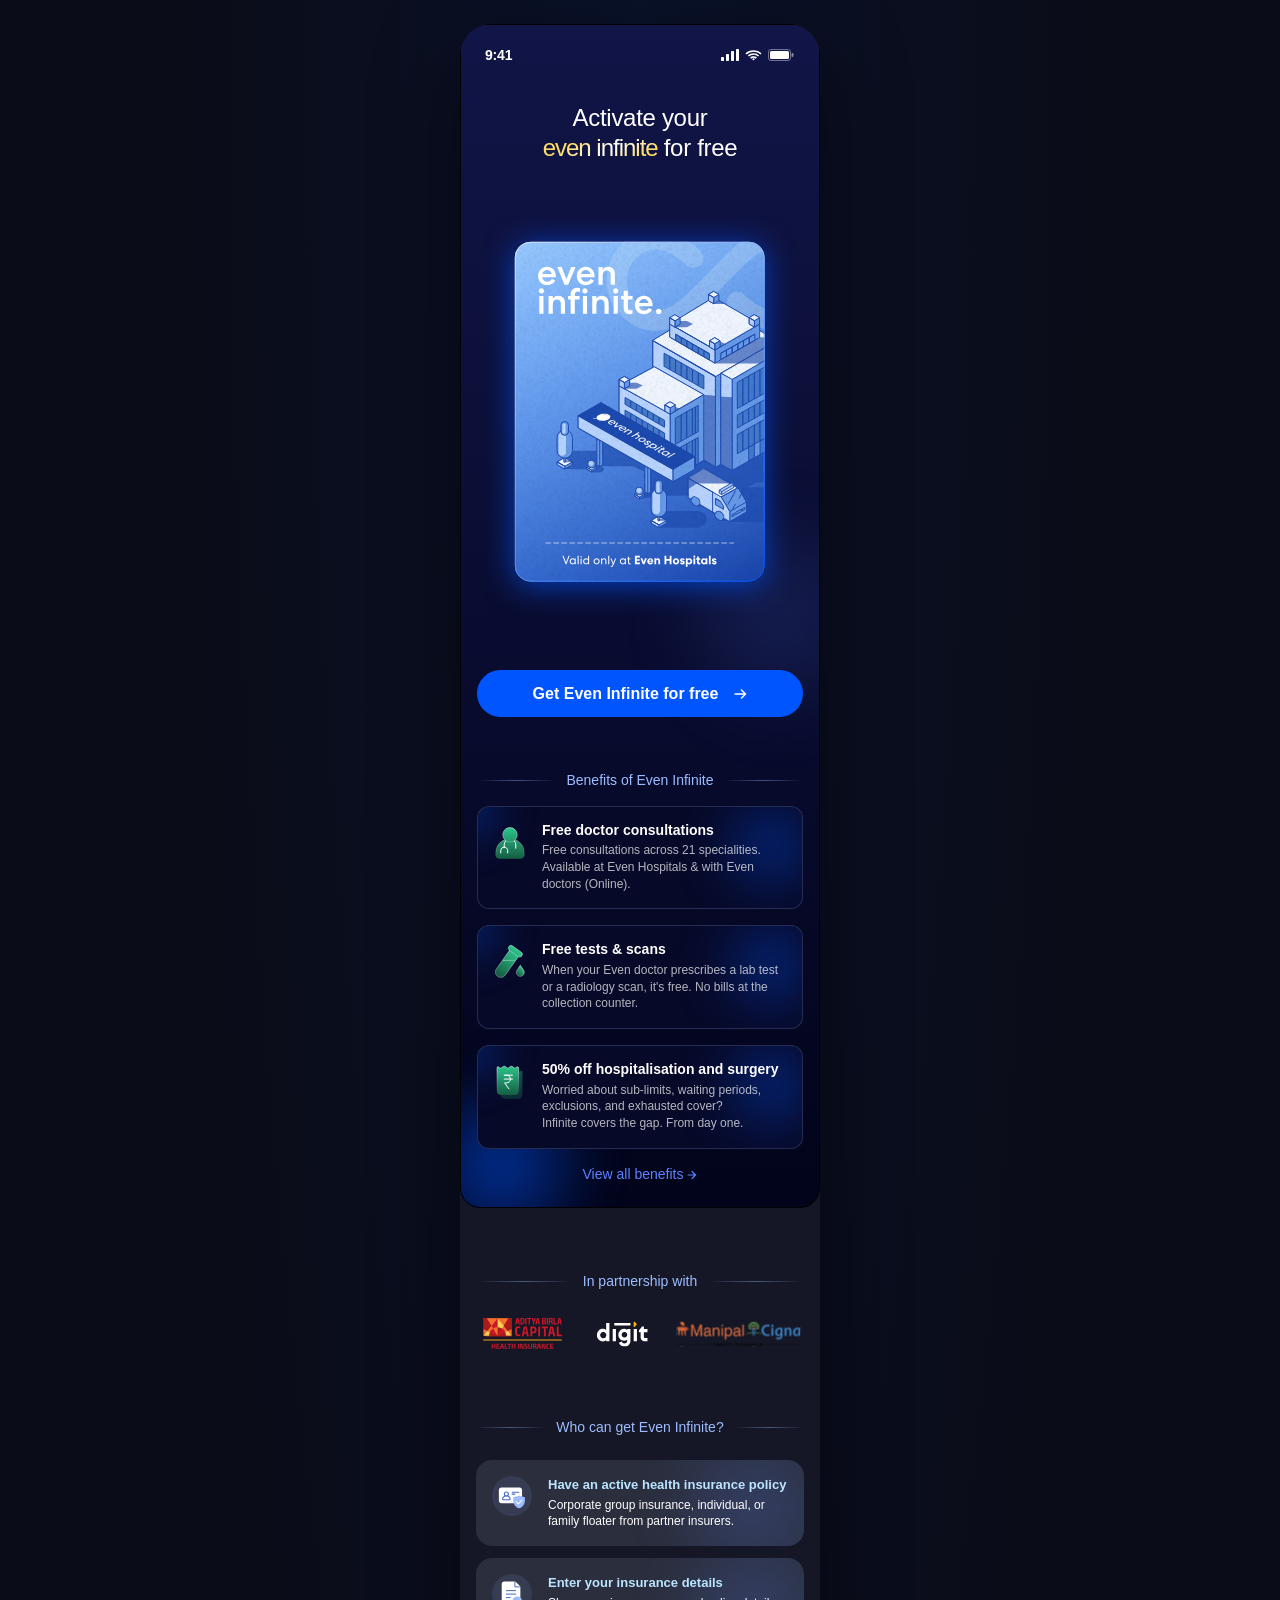
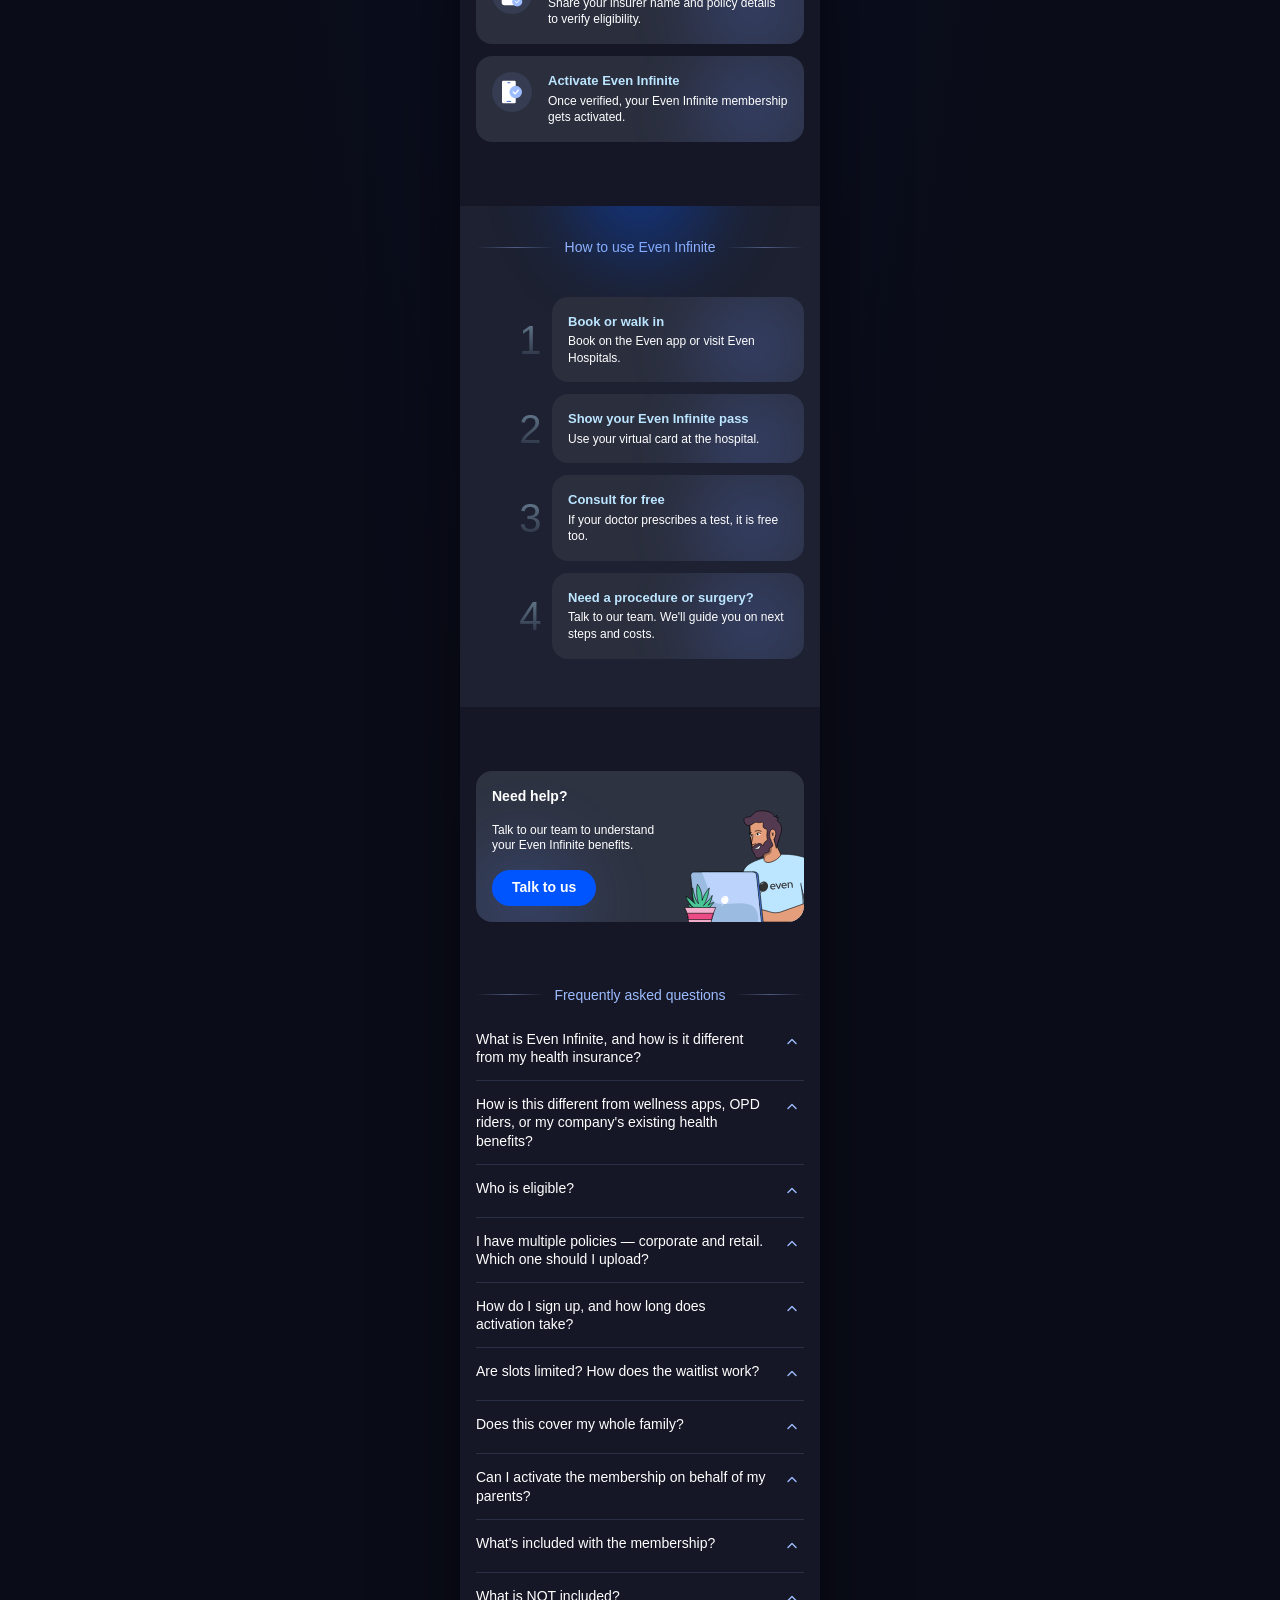
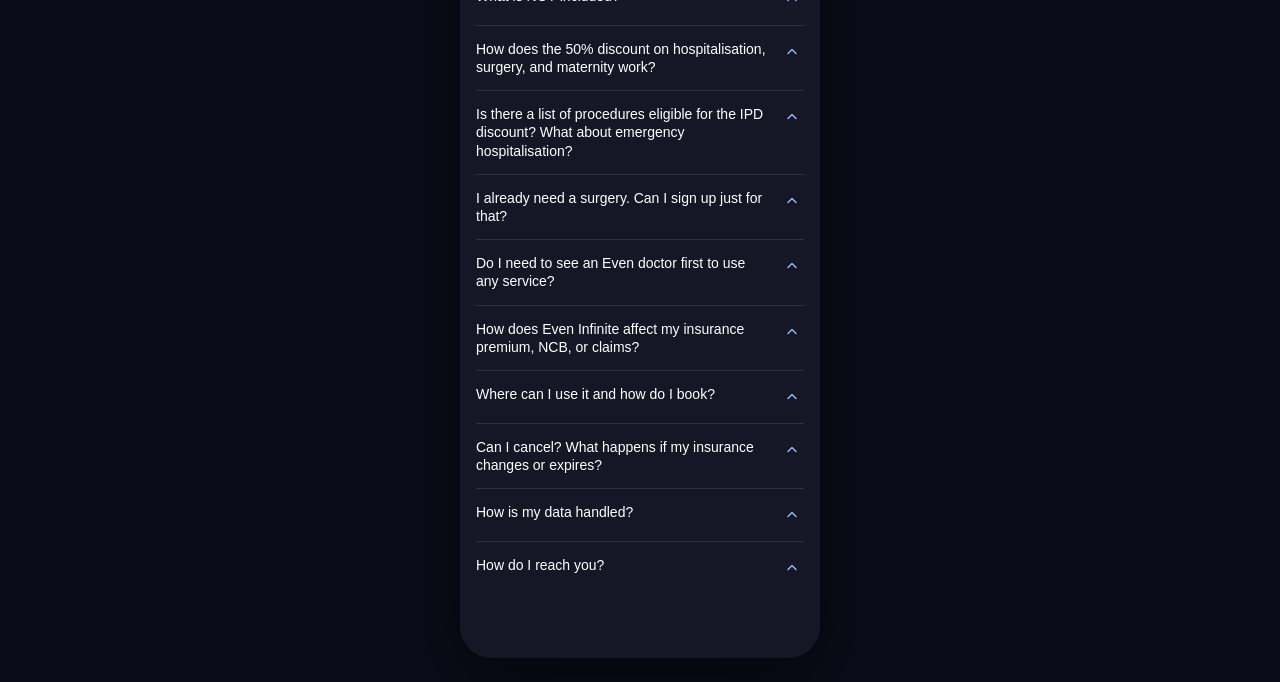
==== index.html @ 63977247 "Initial commit: Even Infinite onboarding prototype Static HTML/CSS/JS multi-page flow with sessionSt" ====
<!doctype html>
<html lang="en">
  <head>
    <meta charset="utf-8" />
    <!-- v3: stripped bg grid + card wrapper -->
    <meta
      name="viewport"
      content="width=device-width, initial-scale=1, viewport-fit=cover"
    />
    <title>Even Infinite — Activate for free</title>
    <style>
      /* ============================================
         Even Infinite landing page
         Mobile-first — 360px design width
         ============================================ */

      *,
      *::before,
      *::after {
        box-sizing: border-box;
      }

      html,
      body {
        margin: 0;
        padding: 0;
      }

      body {
        background: #151726;
        color: #fff;
        font-family: "Centra No2", "Inter", -apple-system, BlinkMacSystemFont,
          "Helvetica Neue", Arial, sans-serif;
        font-weight: 400;
        -webkit-font-smoothing: antialiased;
        -moz-osx-font-smoothing: grayscale;
        text-rendering: optimizeLegibility;
        min-height: 100vh;
        display: flex;
        justify-content: center;
      }

      img {
        display: block;
        max-width: 100%;
      }

      ul {
        margin: 0;
        padding: 0;
        list-style: none;
      }

      button {
        font-family: inherit;
        border: 0;
        cursor: pointer;
        background: none;
        color: inherit;
      }

      .page {
        width: 360px;
        max-width: 100%;
        position: relative;
        background: #151726;
        overflow: hidden;
      }

      /* ----------- HERO ----------- */
      .hero {
        position: relative;
        padding: 80px 16px 24px;
        border: 1px solid #000;
        border-radius: 0 0 20px 20px;
        overflow: hidden;
        background-image: linear-gradient(180deg, #111547 0%, #02041b 100%);
      }

      .hero-glow-tl {
        position: absolute;
        left: -60px;
        bottom: -60px;
        width: 200px;
        height: 200px;
        border-radius: 50%;
        background: radial-gradient(circle, rgba(0, 85, 255, 0.55) 0%, rgba(0, 85, 255, 0) 70%);
        filter: blur(20px);
        pointer-events: none;
        z-index: 0;
      }

      .hero-glow-tr {
        position: absolute;
        right: -80px;
        top: 40%;
        width: 240px;
        height: 240px;
        border-radius: 50%;
        background: radial-gradient(circle, rgba(92, 130, 255, 0.18) 0%, rgba(92, 130, 255, 0) 70%);
        filter: blur(30px);
        pointer-events: none;
        z-index: 0;
      }

      .hero-inner {
        position: relative;
        z-index: 1;
        display: flex;
        flex-direction: column;
        align-items: center;
        gap: 54px;
      }

      /* Status bar */
      .status-bar {
        position: absolute;
        top: 0;
        left: 0;
        width: 100%;
        height: 48px;
        display: flex;
        align-items: center;
        justify-content: space-between;
        padding: 12px 24px 0;
        z-index: 5;
      }

      .status-time {
        font-weight: 600;
        font-size: 14px;
        line-height: 22px;
        color: #fff;
        letter-spacing: -0.2px;
      }

      .status-levels {
        display: flex;
        align-items: center;
        gap: 6px;
      }

      /* Hero title */
      .hero-title {
        margin: 0;
        text-align: center;
        display: flex;
        flex-direction: column;
        align-items: center;
        gap: 4px;
        font-weight: 500;
        font-size: 24px;
        line-height: 1.1;
        letter-spacing: -0.3px;
        color: #fff;
      }

      .hero-title-row {
        display: inline-flex;
        align-items: center;
        gap: 6px;
      }

      .hero-title-gold {
        background: linear-gradient(143.69deg, #ffdd66 27.5%, #ffffff 56.6%, #ffdd66 84.7%);
        -webkit-background-clip: text;
        background-clip: text;
        color: transparent;
        letter-spacing: -1px;
      }

      .hero-title-white {
        color: #fff;
      }

      /* Even pass card — render the SVG at its natural ratio */
      .even-pass-img {
        width: 310px;
        height: auto;
        display: block;
      }

      /* CTA */
      .cta-btn {
        width: 328px;
        max-width: 100%;
        background: #0055ff;
        border-radius: 32px;
        padding: 11px 42px;
        display: flex;
        align-items: center;
        justify-content: center;
        gap: 16px;
        color: #fff;
        font-weight: 700;
        font-size: 16px;
        line-height: 1.6;
        overflow: hidden;
        text-decoration: none;
        cursor: pointer;
      }

      .cta-btn:active { transform: translateY(1px); }

      /* Section eyebrow */
      .section-eyebrow {
        display: flex;
        align-items: center;
        justify-content: center;
        gap: 10px;
        width: 100%;
      }

      .eyebrow-line {
        flex: 1 0 0;
        height: 1px;
        background: linear-gradient(
          90deg,
          rgba(157, 188, 255, 0) 0%,
          rgba(157, 188, 255, 0.4) 50%,
          rgba(157, 188, 255, 0) 100%
        );
      }

      .eyebrow-text {
        font-weight: 500;
        font-size: 14px;
        line-height: 1.3;
        color: #9dbcff;
        text-align: center;
        white-space: nowrap;
      }

      /* Benefits */
      .benefits {
        width: 328px;
        max-width: 100%;
        display: flex;
        flex-direction: column;
        align-items: center;
        gap: 16px;
      }

      .benefit-cards {
        display: flex;
        flex-direction: column;
        gap: 16px;
        width: 100%;
      }

      .benefit-card {
        position: relative;
        background: #070928;
        border: 0.5px solid rgba(157, 188, 255, 0.2);
        border-radius: 12px;
        padding: 16px 12px;
        display: flex;
        gap: 12px;
        align-items: flex-start;
        overflow: hidden;
      }

      .benefit-glow-l {
        position: absolute;
        left: -40px;
        top: -30px;
        width: 67px;
        height: 67px;
        border-radius: 50%;
        background: radial-gradient(circle, rgba(0, 85, 255, 0.6) 0%, rgba(0, 85, 255, 0) 70%);
        filter: blur(20px);
        pointer-events: none;
      }

      .benefit-glow-r {
        position: absolute;
        right: -30px;
        top: -22px;
        width: 122px;
        height: 122px;
        border-radius: 50%;
        background: radial-gradient(circle, rgba(0, 85, 255, 0.45) 0%, rgba(0, 85, 255, 0) 70%);
        filter: blur(24px);
        pointer-events: none;
      }

      .benefit-icon {
        flex-shrink: 0;
        width: 40px;
        height: 40px;
        position: relative;
        z-index: 1;
      }

      .benefit-text {
        position: relative;
        z-index: 1;
        flex: 1;
        display: flex;
        flex-direction: column;
        gap: 4px;
      }

      .benefit-title {
        margin: 0;
        font-size: 14px;
        font-weight: 700;
        line-height: 1.1;
        color: #fff;
      }

      .benefit-body {
        margin: 0;
        font-size: 12px;
        font-weight: 400;
        line-height: 1.4;
        color: rgba(255, 255, 255, 0.7);
      }

      .view-all {
        display: inline-flex;
        align-items: center;
        gap: 4px;
        text-decoration: none;
        color: #5c82ff;
        font-weight: 500;
        font-size: 14px;
        line-height: 1.3;
      }

      .view-all svg { margin-top: 1px; }

      /* Body content */
      .body-content {
        display: flex;
        flex-direction: column;
        align-items: center;
        gap: 64px;
        padding: 64px 0 64px;
        background: #151726;
      }

      /* Partners */
      .partners {
        width: 328px;
        display: flex;
        flex-direction: column;
        align-items: center;
        gap: 24px;
      }

      .partners-logos {
        height: 40px;
        width: auto;
      }

      /* Eligibility */
      .eligibility {
        width: 360px;
        max-width: 100%;
        padding: 0 16px;
        display: flex;
        flex-direction: column;
        align-items: center;
        gap: 24px;
      }

      .eligibility-list {
        display: flex;
        flex-direction: column;
        gap: 12px;
        width: 100%;
      }

      .eligibility-card {
        position: relative;
        background: #2a2e3d;
        border-radius: 16px;
        padding: 16px;
        display: flex;
        gap: 16px;
        align-items: flex-start;
        min-height: 86px;
        overflow: hidden;
      }

      .elig-glow {
        position: absolute;
        right: -50px;
        top: -50px;
        width: 200px;
        height: 200px;
        border-radius: 50%;
        background: radial-gradient(circle, rgba(92, 130, 255, 0.22) 0%, rgba(92, 130, 255, 0) 70%);
        filter: blur(20px);
        pointer-events: none;
      }

      .eligibility-icon {
        width: 40px;
        height: 40px;
        flex-shrink: 0;
        position: relative;
        z-index: 1;
      }

      .eligibility-text {
        position: relative;
        z-index: 1;
        flex: 1;
        display: flex;
        flex-direction: column;
        gap: 2px;
      }

      .eligibility-text h4 {
        margin: 0;
        font-size: 13px;
        font-weight: 700;
        line-height: 1.4;
        color: #bce5ff;
      }

      .eligibility-text p {
        margin: 0;
        font-size: 12px;
        font-weight: 400;
        line-height: 1.4;
        color: #fff;
      }

      /* How to use */
      .how-to-use {
        position: relative;
        width: 360px;
        max-width: 100%;
        padding: 32px 16px;
        background: #1d2131;
        display: flex;
        flex-direction: column;
        align-items: center;
        gap: 24px;
        overflow: hidden;
      }

      .how-glow {
        position: absolute;
        left: 50%;
        top: -128px;
        transform: translateX(-50%);
        width: 220px;
        height: 220px;
        border-radius: 50%;
        background: radial-gradient(circle, rgba(0, 85, 255, 0.45) 0%, rgba(0, 85, 255, 0) 70%);
        filter: blur(30px);
        pointer-events: none;
      }

      .steps {
        display: flex;
        flex-direction: column;
        gap: 12px;
        width: 100%;
      }

      .step {
        display: flex;
        align-items: center;
        gap: 8px;
      }

      .step-num {
        width: 28px;
        flex-shrink: 0;
        text-align: center;
        font-weight: 500;
        font-size: 40px;
        line-height: 1.4;
        letter-spacing: -0.8px;
        background: linear-gradient(180deg, rgba(188, 229, 255, 0.55) 0%, rgba(188, 229, 255, 0) 100%);
        -webkit-background-clip: text;
        background-clip: text;
        color: transparent;
      }

      .step-card {
        position: relative;
        flex: 1;
        background: #2a2e3d;
        border-radius: 16px;
        padding: 16px;
        display: flex;
        flex-direction: column;
        gap: 2px;
        overflow: hidden;
      }

      .step-card h4 {
        margin: 0;
        position: relative;
        z-index: 1;
        font-size: 13px;
        font-weight: 700;
        line-height: 1.4;
        color: #bce5ff;
      }

      .step-card p {
        margin: 0;
        position: relative;
        z-index: 1;
        font-size: 12px;
        font-weight: 400;
        line-height: 1.4;
        color: #fff;
      }

      /* Need help */
      .need-help {
        position: relative;
        width: 328px;
        background: #2e3342;
        border-radius: 16px;
        padding-left: 16px;
        display: flex;
        align-items: flex-end;
        gap: 16px;
        overflow: hidden;
      }

      .help-glow {
        position: absolute;
        left: -50px;
        top: 30px;
        width: 200px;
        height: 200px;
        border-radius: 50%;
        background: radial-gradient(circle, rgba(92, 130, 255, 0.2) 0%, rgba(92, 130, 255, 0) 70%);
        filter: blur(20px);
        pointer-events: none;
      }

      .need-help-text {
        flex: 1;
        min-width: 0;
        padding: 16px 0;
        display: flex;
        flex-direction: column;
        gap: 16px;
        align-items: flex-start;
        position: relative;
        z-index: 1;
      }

      .need-help-text h4 {
        margin: 0;
        font-size: 14px;
        font-weight: 700;
        line-height: 1.4;
        color: #fff;
      }

      .need-help-text p {
        margin: 0;
        font-size: 12px;
        font-weight: 400;
        line-height: 1.3;
        color: #fff;
        max-width: 187px;
      }

      .talk-btn {
        background: #0055ff;
        color: #fff;
        border-radius: 32px;
        padding: 6px 20px;
        font-weight: 700;
        font-size: 14px;
        line-height: 1.7;
      }

      .help-character {
        position: relative;
        z-index: 1;
        width: 120px;
        height: auto;
        flex-shrink: 0;
        margin-bottom: -2px;
      }

      /* FAQ */
      .faq {
        width: 328px;
        display: flex;
        flex-direction: column;
        align-items: center;
        gap: 24px;
      }

      .faq-list {
        width: 100%;
        display: flex;
        flex-direction: column;
        gap: 12px;
      }

      .faq-item {
        border-bottom: 1px solid rgba(157, 188, 255, 0.15);
        padding-bottom: 12px;
      }
      .faq-item summary { padding: 2px 0; }

      .faq-item:last-of-type { border-bottom: 0; }

      .faq-item summary {
        list-style: none;
        display: flex;
        gap: 12px;
        align-items: flex-start;
        cursor: pointer;
      }

      .faq-item summary::-webkit-details-marker { display: none; }

      .faq-q {
        flex: 1;
        font-size: 14px;
        font-weight: 500;
        line-height: 1.3;
        color: #fff;
      }

      .faq-chevron {
        width: 24px;
        height: 24px;
        display: inline-flex;
        align-items: center;
        justify-content: center;
        flex-shrink: 0;
        transform: rotate(180deg);
        transition: transform 0.2s ease;
      }

      .faq-item[open] .faq-chevron { transform: rotate(0deg); }

      .faq-a {
        padding-top: 8px;
        font-size: 14px;
        font-weight: 400;
        line-height: 1.3;
        color: #999;
      }

      .faq-a p { margin: 0 0 8px; }
      .faq-a p:last-child { margin-bottom: 0; }
      .faq-a ul {
        list-style: disc;
        padding-left: 21px;
        margin: 8px 0 0;
        display: flex;
        flex-direction: column;
        gap: 6px;
      }
      .faq-a ul li { margin: 0; }
      .faq-a a { color: #5c82ff; }

      /* ============== Location-permission modal ============== */
      .modal-overlay {
        position: fixed;
        inset: 0;
        background: rgba(2, 4, 27, 0.55);
        backdrop-filter: blur(3px);
        -webkit-backdrop-filter: blur(3px);
        display: none;
        align-items: center;
        justify-content: center;
        z-index: 1000;
        padding: 24px;
      }

      .modal-overlay.shown {
        display: flex;
      }

      .modal-sheet {
        position: relative;
        width: 100%;
        max-width: 296px;
        background: #fff;
        color: #111;
        border-radius: 20px;
        padding: 24px 20px 16px;
        display: flex;
        flex-direction: column;
        align-items: center;
        gap: 12px;
        box-shadow: 0 30px 80px rgba(0, 0, 0, 0.5);
        animation: modalIn 0.18s ease-out both;
      }

      @keyframes modalIn {
        from {
          opacity: 0;
          transform: translateY(8px) scale(0.98);
        }
        to {
          opacity: 1;
          transform: translateY(0) scale(1);
        }
      }

      .modal-brand {
        display: flex;
        align-items: center;
        justify-content: space-between;
        width: 100%;
        margin-bottom: 4px;
      }

      .modal-brand-logo {
        font-weight: 700;
        font-size: 16px;
        color: #b88a00;
        letter-spacing: -0.5px;
      }

      .modal-close {
        width: 24px;
        height: 24px;
        border-radius: 50%;
        background: rgba(0, 0, 0, 0.06);
        display: inline-flex;
        align-items: center;
        justify-content: center;
        cursor: pointer;
        border: 0;
      }

      .modal-illustration {
        width: 84px;
        height: 84px;
        display: flex;
        align-items: center;
        justify-content: center;
      }
      .modal-illustration.location-perm {
        width: 128px;
        height: 128px;
        margin-top: 4px;
      }
      .modal-illustration img {
        width: 100%;
        height: 100%;
      }

      .modal-illustration svg {
        width: 100%;
        height: 100%;
      }

      .modal-title {
        margin: 0;
        font-size: 17px;
        font-weight: 700;
        line-height: 1.3;
        color: #111;
        text-align: center;
      }

      .modal-body {
        margin: 0;
        font-size: 13px;
        font-weight: 400;
        line-height: 1.45;
        color: #555;
        text-align: center;
      }

      .modal-actions {
        display: flex;
        gap: 8px;
        width: 100%;
        margin-top: 8px;
      }

      .modal-btn {
        flex: 1;
        border: 0;
        border-radius: 24px;
        padding: 10px 16px;
        font-weight: 700;
        font-size: 14px;
        line-height: 1.5;
        cursor: pointer;
      }

      .modal-btn.secondary {
        background: #f0f0f4;
        color: #111;
      }

      .modal-btn.primary {
        background: #0055ff;
        color: #fff;
      }

      /* Wider viewports */
      @media (min-width: 768px) {
        body {
          background:
            radial-gradient(ellipse at top, rgba(0, 85, 255, 0.08) 0%, transparent 50%),
            #0a0c18;
          padding: 24px 0;
        }
        .page {
          box-shadow: 0 30px 80px rgba(0, 0, 0, 0.5);
          border-radius: 32px;
          overflow: hidden;
        }
      }
    </style>
  </head>
  <body>
    <main class="page">
      <!-- ============== HERO ============== -->
      <header class="hero">
        <div class="hero-glow-tl" aria-hidden="true"></div>
        <div class="hero-glow-tr" aria-hidden="true"></div>

        <!-- iPhone status bar -->
        <div class="status-bar" aria-hidden="true">
          <span class="status-time">9:41</span>
          <div class="status-levels">
            <svg
              class="status-signal"
              width="18"
              height="12"
              viewBox="0 0 18 12"
              fill="none"
              xmlns="http://www.w3.org/2000/svg"
            >
              <rect x="0" y="8" width="3" height="4" rx="0.8" fill="white" />
              <rect x="5" y="5" width="3" height="7" rx="0.8" fill="white" />
              <rect x="10" y="2" width="3" height="10" rx="0.8" fill="white" />
              <rect x="15" y="0" width="3" height="12" rx="0.8" fill="white" />
            </svg>
            <svg
              class="status-wifi"
              width="17"
              height="12"
              viewBox="0 0 17 12"
              fill="none"
              xmlns="http://www.w3.org/2000/svg"
            >
              <path
                d="M8.5 11.2c.55 0 1-.45 1-1s-.45-1-1-1-1 .45-1 1 .45 1 1 1Zm-3.4-2.6 1.1 1.1A3.3 3.3 0 0 1 8.5 8.7c.86 0 1.66.34 2.3.99l1.1-1.1A4.85 4.85 0 0 0 8.5 7.2c-1.35 0-2.55.52-3.4 1.4Zm-2.2-2.2 1.1 1.1A6.4 6.4 0 0 1 8.5 5.7c1.7 0 3.32.69 4.5 1.8l1.1-1.1A7.97 7.97 0 0 0 8.5 4.2c-2.16 0-4.12.82-5.6 2.2ZM.5 4.3l1.1 1.1A9.45 9.45 0 0 1 8.5 2.7c2.6 0 5.04 1 6.9 2.7l1.1-1.1A10.97 10.97 0 0 0 8.5 1.2C5.36 1.2 2.5 2.42.5 4.3Z"
                fill="white"
              />
            </svg>
            <svg
              class="status-battery"
              width="27"
              height="12"
              viewBox="0 0 27 12"
              fill="none"
              xmlns="http://www.w3.org/2000/svg"
            >
              <rect
                x="0.5"
                y="0.5"
                width="22"
                height="11"
                rx="2.5"
                stroke="white"
                stroke-opacity="0.4"
              />
              <rect x="2" y="2" width="19" height="8" rx="1.5" fill="white" />
              <rect
                x="23.5"
                y="4"
                width="2"
                height="4"
                rx="1"
                fill="white"
                fill-opacity="0.5"
              />
            </svg>
          </div>
        </div>

        <div class="hero-inner">
          <h1 class="hero-title">
            <span class="hero-title-row">Activate your</span>
            <span class="hero-title-row">
              <span class="hero-title-gold">even infinite</span>
              <span class="hero-title-white">for free</span>
            </span>
          </h1>

          <!-- The Even Pass card (entire illustration is one SVG) -->
            <img
              src="[data-uri]"
              alt="Even Infinite card"
              class="even-pass-img"
            />

          <!-- CTA -->
          <button id="ctaBtn" class="cta-btn" type="button">
            <span>Get Even Infinite for free</span>
            <svg
              width="13"
              height="10"
              viewBox="0 0 13 10"
              fill="none"
              xmlns="http://www.w3.org/2000/svg"
            >
              <path
                d="M1 5H11.5M11.5 5L7.5 1M11.5 5L7.5 9"
                stroke="white"
                stroke-width="1.5"
                stroke-linecap="round"
                stroke-linejoin="round"
              />
            </svg>
          </button>

          <!-- Benefits -->
          <section class="benefits">
            <div class="section-eyebrow">
              <span class="eyebrow-line"></span>
              <span class="eyebrow-text">Benefits of Even Infinite</span>
              <span class="eyebrow-line"></span>
            </div>

            <div class="benefit-cards">
              <article class="benefit-card">
                <span class="benefit-glow-l" aria-hidden="true"></span>
                <span class="benefit-glow-r" aria-hidden="true"></span>
                <img src="[data-uri]" alt="" class="benefit-icon" />
                <div class="benefit-text">
                  <h3 class="benefit-title">Free doctor consultations</h3>
                  <p class="benefit-body">
                    Free consultations across 21 specialities. Available at
                    Even Hospitals &amp; with Even doctors (Online).
                  </p>
                </div>
              </article>

              <article class="benefit-card">
                <span class="benefit-glow-l" aria-hidden="true"></span>
                <span class="benefit-glow-r" aria-hidden="true"></span>
                <img src="[data-uri]" alt="" class="benefit-icon" />
                <div class="benefit-text">
                  <h3 class="benefit-title">Free tests &amp; scans</h3>
                  <p class="benefit-body">
                    When your Even doctor prescribes a lab test or a radiology
                    scan, it's free. No bills at the collection counter.
                  </p>
                </div>
              </article>

              <article class="benefit-card">
                <span class="benefit-glow-l" aria-hidden="true"></span>
                <span class="benefit-glow-r" aria-hidden="true"></span>
                <img src="[data-uri]" alt="" class="benefit-icon" />
                <div class="benefit-text">
                  <h3 class="benefit-title">
                    50% off hospitalisation and surgery
                  </h3>
                  <p class="benefit-body">
                    Worried about sub-limits, waiting periods, exclusions, and
                    exhausted cover?<br />
                    Infinite covers the gap. From day one.
                  </p>
                </div>
              </article>
            </div>

            <a class="view-all" href="#">
              View all benefits
              <svg
                width="10"
                height="10"
                viewBox="0 0 10 10"
                fill="none"
                xmlns="http://www.w3.org/2000/svg"
              >
                <path
                  d="M1 5h7.5M8.5 5 5 1.5M8.5 5 5 8.5"
                  stroke="#5C82FF"
                  stroke-width="1.2"
                  stroke-linecap="round"
                  stroke-linejoin="round"
                />
              </svg>
            </a>
          </section>
        </div>
      </header>

      <!-- ============== BODY CONTENT ============== -->
      <div class="body-content">
        <!-- Partners -->
        <section class="partners">
          <div class="section-eyebrow">
            <span class="eyebrow-line"></span>
            <span class="eyebrow-text">In partnership with</span>
            <span class="eyebrow-line"></span>
          </div>
          <img
            src="[data-uri]"
            alt="Star Health, Digit, Apollo Munich"
            class="partners-logos"
          />
        </section>

        <!-- Who can get Even Infinite? -->
        <section class="eligibility">
          <div class="section-eyebrow">
            <span class="eyebrow-line"></span>
            <span class="eyebrow-text">Who can get Even Infinite?</span>
            <span class="eyebrow-line"></span>
          </div>
          <div class="eligibility-list">
            <article class="eligibility-card">
              <span class="elig-glow" aria-hidden="true"></span>
              <img
                src="[data-uri]"
                alt=""
                class="eligibility-icon"
              />
              <div class="eligibility-text">
                <h4>Have an active health insurance policy</h4>
                <p>
                  Corporate group insurance, individual, or family floater from
                  partner insurers.
                </p>
              </div>
            </article>
            <article class="eligibility-card">
              <span class="elig-glow" aria-hidden="true"></span>
              <img
                src="[data-uri]"
                alt=""
                class="eligibility-icon"
              />
              <div class="eligibility-text">
                <h4>Enter your insurance details</h4>
                <p>
                  Share your insurer name and policy details to verify
                  eligibility.
                </p>
              </div>
            </article>
            <article class="eligibility-card">
              <span class="elig-glow" aria-hidden="true"></span>
              <img
                src="[data-uri]"
                alt=""
                class="eligibility-icon"
              />
              <div class="eligibility-text">
                <h4>Activate Even Infinite</h4>
                <p>
                  Once verified, your Even Infinite membership gets activated.
                </p>
              </div>
            </article>
          </div>
        </section>

        <!-- How to use Even Infinite -->
        <section class="how-to-use">
          <span class="how-glow" aria-hidden="true"></span>
          <div class="section-eyebrow">
            <span class="eyebrow-line"></span>
            <span class="eyebrow-text">How to use Even Infinite</span>
            <span class="eyebrow-line"></span>
          </div>
          <ol class="steps">
            <li class="step">
              <span class="step-num">1</span>
              <div class="step-card">
                <span class="elig-glow" aria-hidden="true"></span>
                <h4>Book or walk in</h4>
                <p>Book on the Even app or visit Even Hospitals.</p>
              </div>
            </li>
            <li class="step">
              <span class="step-num">2</span>
              <div class="step-card">
                <span class="elig-glow" aria-hidden="true"></span>
                <h4>Show your Even Infinite pass</h4>
                <p>Use your virtual card at the hospital.</p>
              </div>
            </li>
            <li class="step">
              <span class="step-num">3</span>
              <div class="step-card">
                <span class="elig-glow" aria-hidden="true"></span>
                <h4>Consult for free</h4>
                <p>If your doctor prescribes a test, it is free too.</p>
              </div>
            </li>
            <li class="step">
              <span class="step-num">4</span>
              <div class="step-card">
                <span class="elig-glow" aria-hidden="true"></span>
                <h4>Need a procedure or surgery?</h4>
                <p>
                  Talk to our team. We'll guide you on next steps and costs.
                </p>
              </div>
            </li>
          </ol>
        </section>

        <!-- Need help -->
        <section class="need-help">
          <span class="help-glow" aria-hidden="true"></span>
          <div class="need-help-text">
            <h4>Need help?</h4>
            <p>Talk to our team to understand your Even Infinite benefits.</p>
            <button class="talk-btn" type="button">Talk to us</button>
          </div>
          <img
            src="[data-uri]"
            alt=""
            class="help-character"
            aria-hidden="true"
          />
        </section>

        <!-- FAQ -->
        <section class="faq">
          <div class="section-eyebrow">
            <span class="eyebrow-line"></span>
            <span class="eyebrow-text">Frequently asked questions</span>
            <span class="eyebrow-line"></span>
          </div>

          <div class="faq-list">
            <details class="faq-item">
              <summary>
                <span class="faq-q">What is Even Infinite, and how is it different from my health insurance?</span>
                <span class="faq-chevron" aria-hidden="true"><svg width="14" height="14" viewBox="0 0 14 14" fill="none" xmlns="http://www.w3.org/2000/svg"><path d="M3 5.5 7 9.5l4-4" stroke="#9DBCFF" stroke-width="1.4" stroke-linecap="round" stroke-linejoin="round"/></svg></span>
              </summary>
              <div class="faq-a">
                <p>Think of it as a layer on top of your existing insurance. Your policy stays untouched. Even Infinite does not alter the terms and conditions stated in your policy at all.</p>
                <p>Insurance kicks in when something big happens — surgery, hospitalisation. Even Infinite is for everything before that. The routine GP visit. The blood test you've been putting off. The physio session. The maternity scan that arrives before any waiting period is done.</p>
                <p>Upload your insurance certificate once, and you and your family get free outpatient care at Even Hospitals in Bengaluru. Plus 50% off any hospitalisation, surgery, or maternity from Day 1.</p>
              </div>
            </details>
            <details class="faq-item">
              <summary>
                <span class="faq-q">How is this different from wellness apps, OPD riders, or my company's existing health benefits?</span>
                <span class="faq-chevron" aria-hidden="true"><svg width="14" height="14" viewBox="0 0 14 14" fill="none" xmlns="http://www.w3.org/2000/svg"><path d="M3 5.5 7 9.5l4-4" stroke="#9DBCFF" stroke-width="1.4" stroke-linecap="round" stroke-linejoin="round"/></svg></span>
              </summary>
              <div class="faq-a">
                <p>Wellness apps give you articles and step counts. OPD wallets give you a limited annual budget — usually Rs 5,000 to Rs 25,000 — that usually runs out by June if your family actually uses it.</p>
                <p>Even Infinite is a hospital program, not a wallet. No annual cap. No rationing. Real consultations, real diagnostics, real doctors. And 50% off inpatient care from the day you join.</p>
              </div>
            </details>
            <details class="faq-item">
              <summary>
                <span class="faq-q">Who is eligible?</span>
                <span class="faq-chevron" aria-hidden="true"><svg width="14" height="14" viewBox="0 0 14 14" fill="none" xmlns="http://www.w3.org/2000/svg"><path d="M3 5.5 7 9.5l4-4" stroke="#9DBCFF" stroke-width="1.4" stroke-linecap="round" stroke-linejoin="round"/></svg></span>
              </summary>
              <div class="faq-a">
                <p>Anyone in Bengaluru with active health insurance from one of our partner insurers. Group (through your employer) or retail, both are applicable. No age bar. Every family member on the policy can opt for Even Infinite.</p>
                <p>Current partner insurers: Digit, ABHI, Manipal Cigna.</p>
                <p>Coming soon: Star, Care, Narayana Health Insurance.</p>
                <p>If your insurer is not on our partner list, join the waitlist and we'll let you know when your insurer is added.</p>
              </div>
            </details>
            <details class="faq-item">
              <summary>
                <span class="faq-q">I have multiple policies — corporate and retail. Which one should I upload?</span>
                <span class="faq-chevron" aria-hidden="true"><svg width="14" height="14" viewBox="0 0 14 14" fill="none" xmlns="http://www.w3.org/2000/svg"><path d="M3 5.5 7 9.5l4-4" stroke="#9DBCFF" stroke-width="1.4" stroke-linecap="round" stroke-linejoin="round"/></svg></span>
              </summary>
              <div class="faq-a">
                <p>All of them. The app accepts multiple documents in one go. We check each one independently, so more uploads means a better chance of activation. If some don't qualify, we activate against the ones that do and tell you clearly about the rest.</p>
              </div>
            </details>
            <details class="faq-item">
              <summary>
                <span class="faq-q">How do I sign up, and how long does activation take?</span>
                <span class="faq-chevron" aria-hidden="true"><svg width="14" height="14" viewBox="0 0 14 14" fill="none" xmlns="http://www.w3.org/2000/svg"><path d="M3 5.5 7 9.5l4-4" stroke="#9DBCFF" stroke-width="1.4" stroke-linecap="round" stroke-linejoin="round"/></svg></span>
              </summary>
              <div class="faq-a">
                <p>Three steps: name, mobile, pincode. Upload your Certificate of Insurance. Submit. That's the whole sign-up.</p>
                <p>We do a manual review within 48 hours to confirm the policy is active. Once approved, benefits start immediately. If something's off, we tell you exactly why and you can re-upload. No limit on retries.</p>
              </div>
            </details>
            <details class="faq-item">
              <summary>
                <span class="faq-q">Are slots limited? How does the waitlist work?</span>
                <span class="faq-chevron" aria-hidden="true"><svg width="14" height="14" viewBox="0 0 14 14" fill="none" xmlns="http://www.w3.org/2000/svg"><path d="M3 5.5 7 9.5l4-4" stroke="#9DBCFF" stroke-width="1.4" stroke-linecap="round" stroke-linejoin="round"/></svg></span>
              </summary>
              <div class="faq-a">
                <p>Yes, for now, because we do not want to compromise on the quality of experience provided by Even Infinite.</p>
                <p>Once slots fill up, sign-ups move to a waitlist. We open new batches every few weeks. You will receive an email when it's your turn.</p>
              </div>
            </details>
            <details class="faq-item">
              <summary>
                <span class="faq-q">Does this cover my whole family?</span>
                <span class="faq-chevron" aria-hidden="true"><svg width="14" height="14" viewBox="0 0 14 14" fill="none" xmlns="http://www.w3.org/2000/svg"><path d="M3 5.5 7 9.5l4-4" stroke="#9DBCFF" stroke-width="1.4" stroke-linecap="round" stroke-linejoin="round"/></svg></span>
              </summary>
              <div class="faq-a">
                <p>Yes. Everyone on your partner policy is covered under one activation. If a family member has their own separate policy, the app allows you to add them by uploading their policy document. Each person gets their own profile. Multiple family members can use the hospital facilities at the same time — no concurrency limit.</p>
              </div>
            </details>
            <details class="faq-item">
              <summary>
                <span class="faq-q">Can I activate the membership on behalf of my parents?</span>
                <span class="faq-chevron" aria-hidden="true"><svg width="14" height="14" viewBox="0 0 14 14" fill="none" xmlns="http://www.w3.org/2000/svg"><path d="M3 5.5 7 9.5l4-4" stroke="#9DBCFF" stroke-width="1.4" stroke-linecap="round" stroke-linejoin="round"/></svg></span>
              </summary>
              <div class="faq-a">
                <p>If they're on your policy, they're already included. If they have a separate policy from a partner insurer, you can add them through the app. If their insurer isn't with us yet, they'd need to be on a partner policy first before we can activate.</p>
              </div>
            </details>
            <details class="faq-item">
              <summary>
                <span class="faq-q">What's included with the membership?</span>
                <span class="faq-chevron" aria-hidden="true"><svg width="14" height="14" viewBox="0 0 14 14" fill="none" xmlns="http://www.w3.org/2000/svg"><path d="M3 5.5 7 9.5l4-4" stroke="#9DBCFF" stroke-width="1.4" stroke-linecap="round" stroke-linejoin="round"/></svg></span>
              </summary>
              <div class="faq-a">
                <p>You can avail the benefits of Even Infinite at Even Hospital, Race Course Road, Bengaluru exclusively. Our own hospital, our own team.</p>
                <ul>
                  <li>Free, unlimited consultations across specialities — General Physician, Internal Medicine, Paediatrics, Orthopaedics, General Surgery, Gastroenterology, ENT, Dermatology, Obstetrics &amp; Gynaecology, Cardiology (non-tertiary), Nephrology (non-tertiary), Psychiatry, plus Dietetics and Physiotherapy.</li>
                  <li>Free diagnostics (when prescribed) — full pathology, X-ray, ultrasound, CT, mammography, ECG, 2D Echo, TMT, EEG, Pap Smear</li>
                  <li>Free preventive screenings — protocol-led, prescribed by Even doctors based on your age, family history, and risk profile</li>
                  <li>Free dietician, physiotherapy, and mental-health (psychology) sessions</li>
                  <li>Free 24/7 teleconsultations with the Even Care doctor team — bookable from the app</li>
                  <li>20% off on prescribed medicines at the Even Hospital pharmacy</li>
                </ul>
                <p>There is no per-visit fee, no consultation charge, and no annual cap on the number of OPD or diagnostic services you can use.</p>
              </div>
            </details>
            <details class="faq-item">
              <summary>
                <span class="faq-q">What is NOT included?</span>
                <span class="faq-chevron" aria-hidden="true"><svg width="14" height="14" viewBox="0 0 14 14" fill="none" xmlns="http://www.w3.org/2000/svg"><path d="M3 5.5 7 9.5l4-4" stroke="#9DBCFF" stroke-width="1.4" stroke-linecap="round" stroke-linejoin="round"/></svg></span>
              </summary>
              <div class="faq-a">
                <p>If you can book it through Even, it's covered. We don't have a fixed exclusions list. As Even hospital's offerings expand, they will be extended to your membership.</p>
                <p>If there's a service that an Even doctor recommends that Even hospital doesn't cater to, you will be informed and our care planners will assist you with the next step through your insurance at a tertiary partner facility.</p>
                <p>For now, here is what's not included.</p>
                <ul>
                  <li>Outpatient: MRI scans, genetic testing, ophthalmology consultations, dental procedures</li>
                  <li>Inpatient: complex tertiary surgeries (organ transplants, cardiac surgery, neurosurgery), eye surgeries and procedures, cosmetic and fertility procedures, in-patient psychiatric hospitalisation</li>
                </ul>
              </div>
            </details>
            <details class="faq-item">
              <summary>
                <span class="faq-q">How does the 50% discount on hospitalisation, surgery, and maternity work?</span>
                <span class="faq-chevron" aria-hidden="true"><svg width="14" height="14" viewBox="0 0 14 14" fill="none" xmlns="http://www.w3.org/2000/svg"><path d="M3 5.5 7 9.5l4-4" stroke="#9DBCFF" stroke-width="1.4" stroke-linecap="round" stroke-linejoin="round"/></svg></span>
              </summary>
              <div class="faq-a">
                <p>At admission, you choose Even Infinite as your payment route. You get 50% off the full bill — room, doctor fees, OT, consumables, all of it. Nothing to file or claim back afterwards.</p>
                <p>The discount applies to the whole admission. You can't split it with another payment route.</p>
                <p>Maternity works the same way. Normal delivery, C-section, antenatal, postnatal, newborn screening. No maternity waiting period.</p>
              </div>
            </details>
            <details class="faq-item">
              <summary>
                <span class="faq-q">Is there a list of procedures eligible for the IPD discount? What about emergency hospitalisation?</span>
                <span class="faq-chevron" aria-hidden="true"><svg width="14" height="14" viewBox="0 0 14 14" fill="none" xmlns="http://www.w3.org/2000/svg"><path d="M3 5.5 7 9.5l4-4" stroke="#9DBCFF" stroke-width="1.4" stroke-linecap="round" stroke-linejoin="round"/></svg></span>
              </summary>
              <div class="faq-a">
                <p>No fixed list. If Even Hospital can do the procedure, the 50% applies — except the exclusions above.</p>
                <p>For emergencies at Even Hospital, the membership works exactly like a planned admission. If you end up at another hospital because the situation required it, Even Infinite won't apply there. During an emergency, always go to the closest competent facility first.</p>
              </div>
            </details>
            <details class="faq-item">
              <summary>
                <span class="faq-q">I already need a surgery. Can I sign up just for that?</span>
                <span class="faq-chevron" aria-hidden="true"><svg width="14" height="14" viewBox="0 0 14 14" fill="none" xmlns="http://www.w3.org/2000/svg"><path d="M3 5.5 7 9.5l4-4" stroke="#9DBCFF" stroke-width="1.4" stroke-linecap="round" stroke-linejoin="round"/></svg></span>
              </summary>
              <div class="faq-a">
                <p>Yes. The discount kicks in as soon as your membership is active.</p>
                <p>We're honest about this because we'd rather you know upfront. But the model is built for people who want a real care relationship over time, not a one-time discount. Members who consistently skip their quarterly check-ins won't have their membership renewed.</p>
              </div>
            </details>
            <details class="faq-item">
              <summary>
                <span class="faq-q">Do I need to see an Even doctor first to use any service?</span>
                <span class="faq-chevron" aria-hidden="true"><svg width="14" height="14" viewBox="0 0 14 14" fill="none" xmlns="http://www.w3.org/2000/svg"><path d="M3 5.5 7 9.5l4-4" stroke="#9DBCFF" stroke-width="1.4" stroke-linecap="round" stroke-linejoin="round"/></svg></span>
              </summary>
              <div class="faq-a">
                <p>No. Any valid prescription works — from your regular GP, a specialist, anyone. Upload it in the app and book directly. We'll honour it. A follow-up with an Even doctor is always worth it when possible. They know the pathways here and can connect the dots across your care. Second opinions are included.</p>
              </div>
            </details>
            <details class="faq-item">
              <summary>
                <span class="faq-q">How does Even Infinite affect my insurance premium, NCB, or claims?</span>
                <span class="faq-chevron" aria-hidden="true"><svg width="14" height="14" viewBox="0 0 14 14" fill="none" xmlns="http://www.w3.org/2000/svg"><path d="M3 5.5 7 9.5l4-4" stroke="#9DBCFF" stroke-width="1.4" stroke-linecap="round" stroke-linejoin="round"/></svg></span>
              </summary>
              <div class="faq-a">
                <p>Not at all. The two have nothing to do with each other. We file nothing with your insurer. Your premium, your NCB, your policy — all remain untouched.</p>
                <p>If you use Even Infinite for an admission, the bill is settled at the counter. That's the end of it.</p>
              </div>
            </details>
            <details class="faq-item">
              <summary>
                <span class="faq-q">Where can I use it and how do I book?</span>
                <span class="faq-chevron" aria-hidden="true"><svg width="14" height="14" viewBox="0 0 14 14" fill="none" xmlns="http://www.w3.org/2000/svg"><path d="M3 5.5 7 9.5l4-4" stroke="#9DBCFF" stroke-width="1.4" stroke-linecap="round" stroke-linejoin="round"/></svg></span>
              </summary>
              <div class="faq-a">
                <p>Even Hospital on Racecourse Road, Bengaluru. OPD hours are between 9 a.m. to 7 p.m. on weekdays, with more slots being added. Current availability is live in the app.</p>
                <p>Book everything through the app — consultations, diagnostics, teleconsults, follow-ups. Walk-ins are welcome too; the front desk can activate your membership on the spot. Just bring your phone.</p>
              </div>
            </details>
            <details class="faq-item">
              <summary>
                <span class="faq-q">Can I cancel? What happens if my insurance changes or expires?</span>
                <span class="faq-chevron" aria-hidden="true"><svg width="14" height="14" viewBox="0 0 14 14" fill="none" xmlns="http://www.w3.org/2000/svg"><path d="M3 5.5 7 9.5l4-4" stroke="#9DBCFF" stroke-width="1.4" stroke-linecap="round" stroke-linejoin="round"/></svg></span>
              </summary>
              <div class="faq-a">
                <p>Cancel any time. No fee, no notice period.</p>
                <p>If your insurance lapses or you switch jobs, the membership pauses. Upload a new policy document when you're covered again and it reactivates — no fresh application needed. Missing a quarterly check-in does the same thing. One check-in and you're back.</p>
              </div>
            </details>
            <details class="faq-item">
              <summary>
                <span class="faq-q">How is my data handled?</span>
                <span class="faq-chevron" aria-hidden="true"><svg width="14" height="14" viewBox="0 0 14 14" fill="none" xmlns="http://www.w3.org/2000/svg"><path d="M3 5.5 7 9.5l4-4" stroke="#9DBCFF" stroke-width="1.4" stroke-linecap="round" stroke-linejoin="round"/></svg></span>
              </summary>
              <div class="faq-a">
                <p>Your records stay in Even's systems. You (through the app) along with the Even doctor, both have access to it.</p>
                <p>We may use anonymised, aggregated data to improve the network. Nothing that ever identifies you.</p>
              </div>
            </details>
            <details class="faq-item">
              <summary>
                <span class="faq-q">How do I reach you?</span>
                <span class="faq-chevron" aria-hidden="true"><svg width="14" height="14" viewBox="0 0 14 14" fill="none" xmlns="http://www.w3.org/2000/svg"><path d="M3 5.5 7 9.5l4-4" stroke="#9DBCFF" stroke-width="1.4" stroke-linecap="round" stroke-linejoin="round"/></svg></span>
              </summary>
              <div class="faq-a">
                <p>You have four channels:</p>
                <ul>
                  <li><strong>In-app chat</strong> — the fastest way to reach our team, available inside the Even app once your membership is active</li>
                  <li><strong>Email</strong> — write to <a href="mailto:support@even.in">support@even.in</a> for member support</li>
                  <li><strong>Callback</strong> — request an Even Care doctor callback from the app, useful for clinical questions or pre-activation queries</li>
                  <li><strong>Corporate / HR enquiries</strong> — for HR teams evaluating Even Infinite for an employee base/group insurance, write to <a href="mailto:b2b@even.in">b2b@even.in</a></li>
                </ul>
              </div>
            </details>
                    </div>
        </section>
      </div>
    </main>

    <!-- Location permission modal -->
    <div
      id="locationModal"
      class="modal-overlay"
      role="dialog"
      aria-modal="true"
      aria-labelledby="locationTitle"
    >
      <div class="modal-sheet">
        <div class="modal-brand">
          <span></span>
          <button id="modalClose" class="modal-close" aria-label="Close" type="button">
            <svg width="12" height="12" viewBox="0 0 12 12" fill="none">
              <path
                d="M2 2l8 8M10 2l-8 8"
                stroke="#111"
                stroke-width="1.6"
                stroke-linecap="round"
              />
            </svg>
          </button>
        </div>

        <div class="modal-illustration location-perm" aria-hidden="true">
          <img src="[data-uri]" alt="" />
        </div>

        <h2 id="locationTitle" class="modal-title">Enable location access</h2>
        <p class="modal-body">
          We use your location to check whether Even Infinite is available in
          your city. Your location is never shared.
        </p>

        <div class="modal-actions">
          <button id="denyBtn" class="modal-btn secondary" type="button">
            Don't allow
          </button>
          <button id="allowBtn" class="modal-btn primary" type="button">
            Allow
          </button>
        </div>
      </div>
    </div>

    <script>
      const ctaBtn = document.getElementById("ctaBtn");
      const modal = document.getElementById("locationModal");
      const allowBtn = document.getElementById("allowBtn");
      const denyBtn = document.getElementById("denyBtn");
      const modalClose = document.getElementById("modalClose");

      function openModal() {
        modal.classList.add("shown");
        document.body.style.overflow = "hidden";
      }
      function closeModal() {
        modal.classList.remove("shown");
        document.body.style.overflow = "";
      }

      ctaBtn.addEventListener("click", openModal);
      modalClose.addEventListener("click", closeModal);
      modal.addEventListener("click", (e) => {
        if (e.target === modal) closeModal();
      });

      // Both buttons proceed to the form; "Allow" pre-fills city as Bengaluru,
      // "Don't allow" leaves it blank so the user picks one.
      allowBtn.addEventListener("click", () => {
        sessionStorage.setItem("evenCity", "Bengaluru");
        sessionStorage.setItem("evenLocationGranted", "1");
        window.location.href = "details.html";
      });
      denyBtn.addEventListener("click", () => {
        sessionStorage.removeItem("evenLocationGranted");
        window.location.href = "details.html";
      });
    </script>
  </body>
</html>
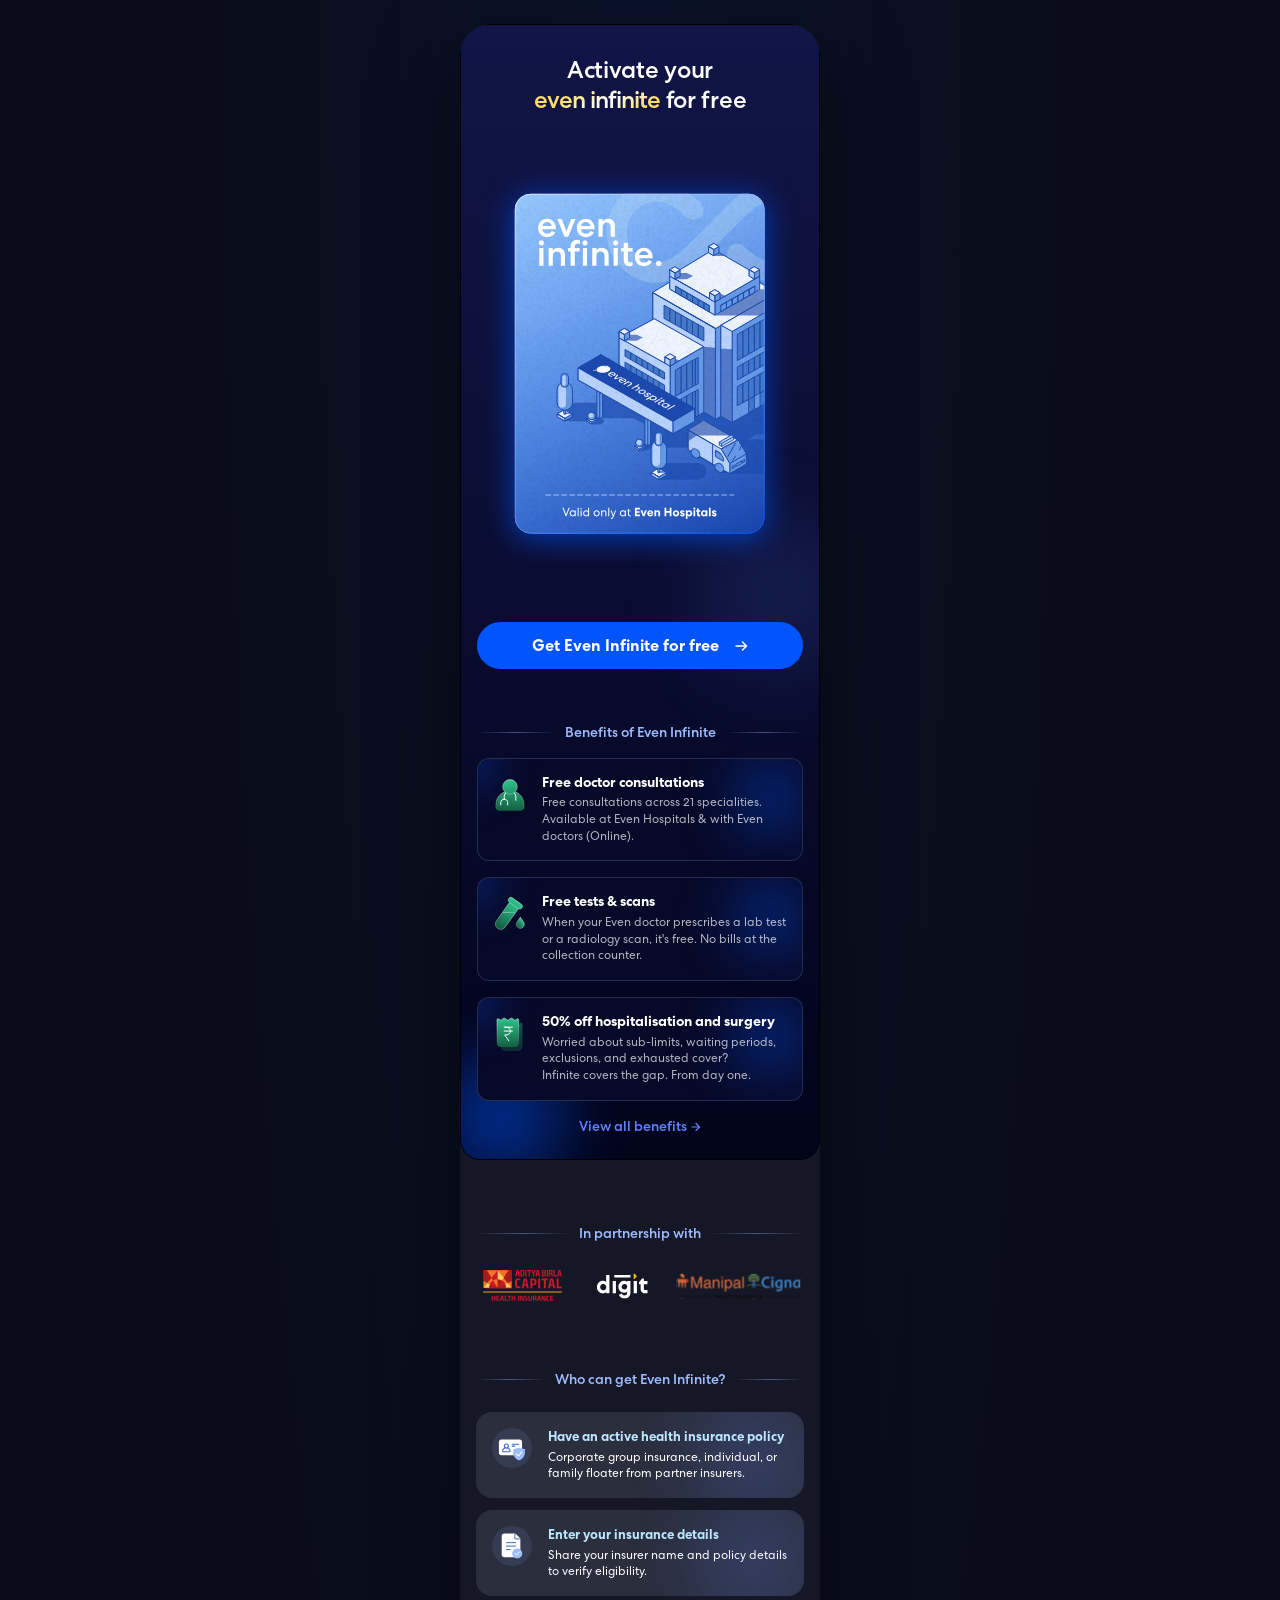
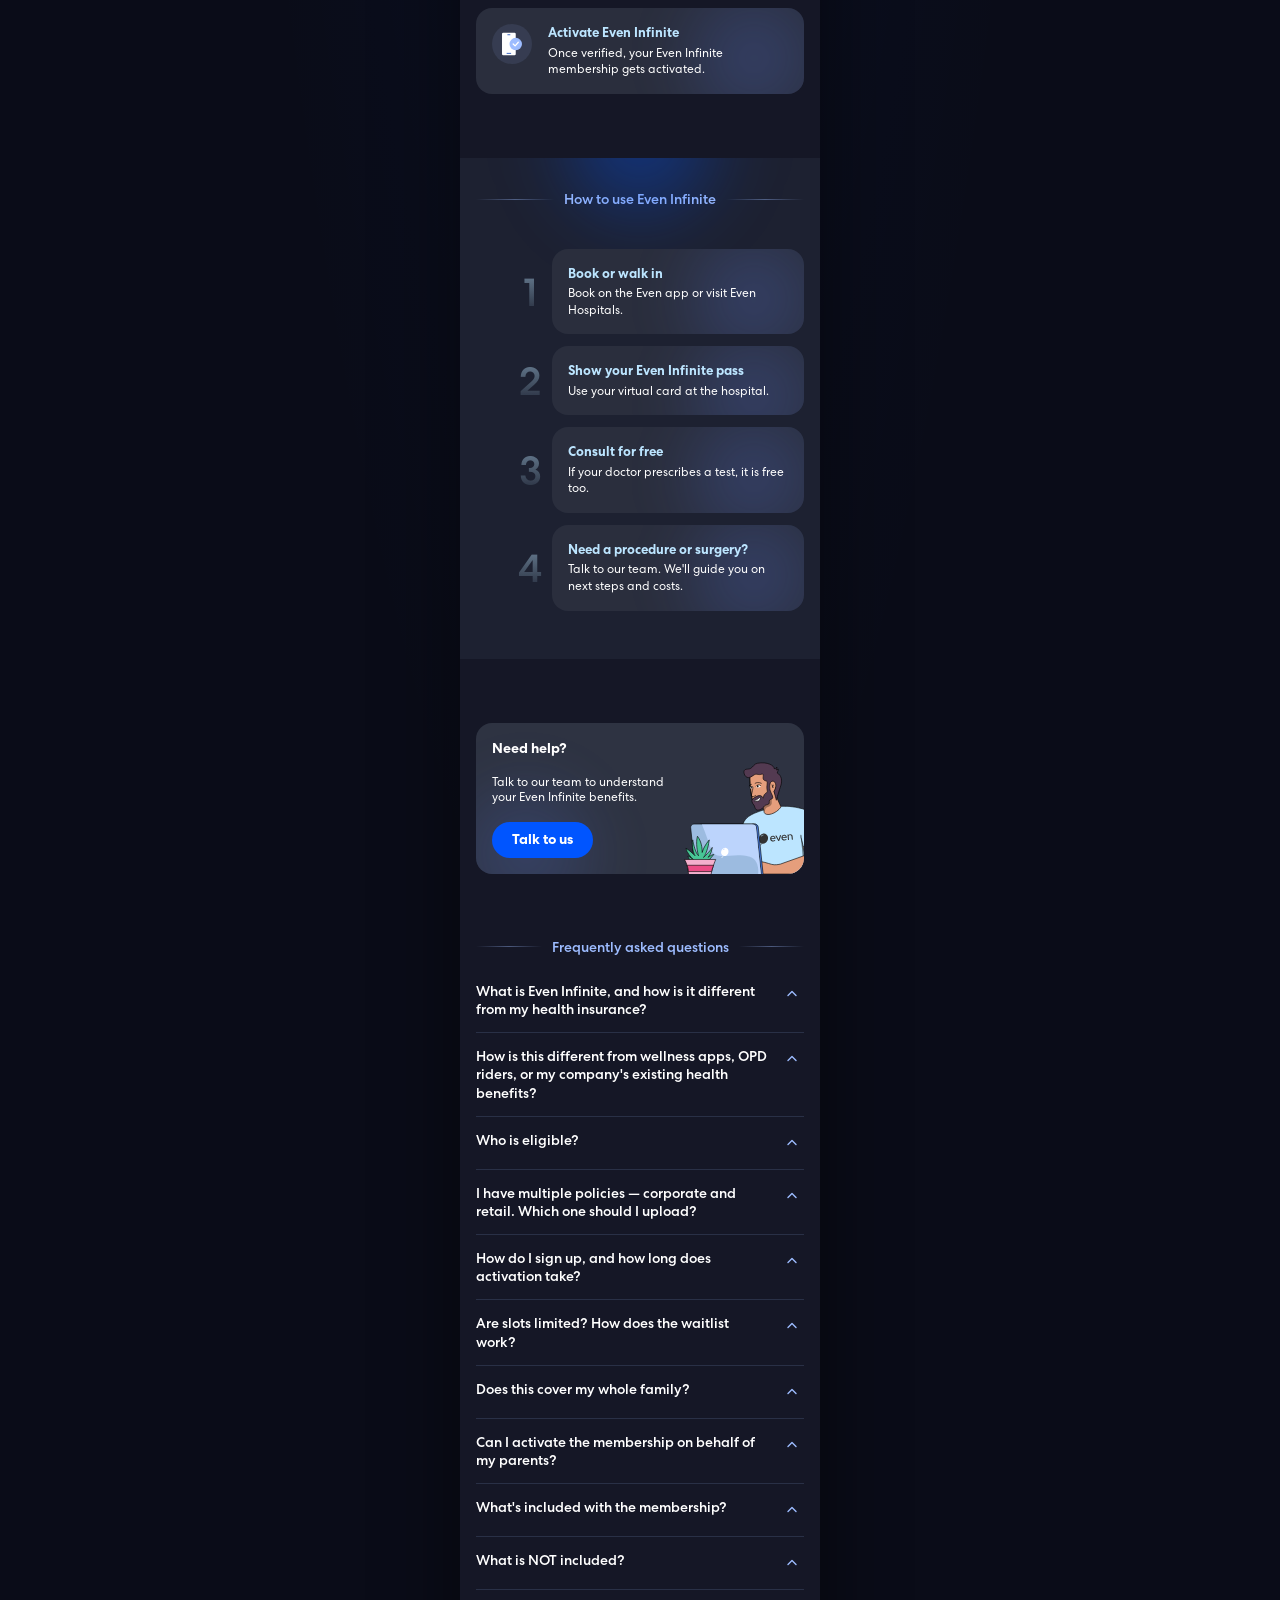
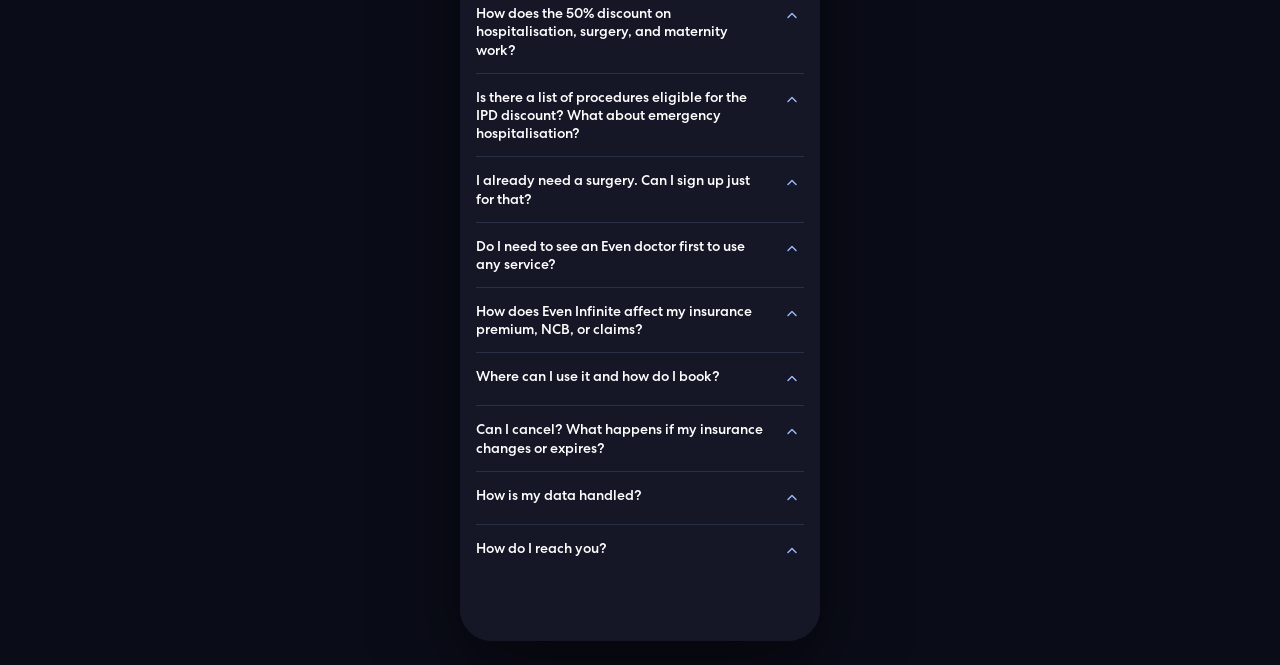
==== commit bb0fad47: "Responsive layout, Centra No2 fonts, geolocation, remove status bar - Self-host Centra No2 (Hairline" ====
--- a/index.html
+++ b/index.html
@@ -9,6 +9,24 @@
     />
     <title>Even Infinite — Activate for free</title>
     <style>
+      /* === Centra No2 web font family === */
+      @font-face { font-family: "Centra No2"; src: url("assets/fonts/CentraNo2-Hairline.otf") format("opentype"); font-weight: 100; font-style: normal; font-display: swap; }
+      @font-face { font-family: "Centra No2"; src: url("assets/fonts/CentraNo2-HairlineItalic.otf") format("opentype"); font-weight: 100; font-style: italic; font-display: swap; }
+      @font-face { font-family: "Centra No2"; src: url("assets/fonts/CentraNo2-Thin.otf") format("opentype"); font-weight: 200; font-style: normal; font-display: swap; }
+      @font-face { font-family: "Centra No2"; src: url("assets/fonts/CentraNo2-ThinItalic.otf") format("opentype"); font-weight: 200; font-style: italic; font-display: swap; }
+      @font-face { font-family: "Centra No2"; src: url("assets/fonts/CentraNo2-Light.otf") format("opentype"); font-weight: 300; font-style: normal; font-display: swap; }
+      @font-face { font-family: "Centra No2"; src: url("assets/fonts/CentraNo2-LightItalic.otf") format("opentype"); font-weight: 300; font-style: italic; font-display: swap; }
+      @font-face { font-family: "Centra No2"; src: url("assets/fonts/CentraNo2-Book.otf") format("opentype"); font-weight: 400; font-style: normal; font-display: swap; }
+      @font-face { font-family: "Centra No2"; src: url("assets/fonts/CentraNo2-BookItalic.otf") format("opentype"); font-weight: 400; font-style: italic; font-display: swap; }
+      @font-face { font-family: "Centra No2"; src: url("assets/fonts/CentraNo2-Medium.otf") format("opentype"); font-weight: 500; font-style: normal; font-display: swap; }
+      @font-face { font-family: "Centra No2"; src: url("assets/fonts/CentraNo2-MediumItalic.otf") format("opentype"); font-weight: 500; font-style: italic; font-display: swap; }
+      @font-face { font-family: "Centra No2"; src: url("assets/fonts/CentraNo2-Bold.otf") format("opentype"); font-weight: 700; font-style: normal; font-display: swap; }
+      @font-face { font-family: "Centra No2"; src: url("assets/fonts/CentraNo2-BoldItalic.otf") format("opentype"); font-weight: 700; font-style: italic; font-display: swap; }
+      @font-face { font-family: "Centra No2"; src: url("assets/fonts/CentraNo2-Extrabold.otf") format("opentype"); font-weight: 800; font-style: normal; font-display: swap; }
+      @font-face { font-family: "Centra No2"; src: url("assets/fonts/CentraNo2-ExtraboldItalic.otf") format("opentype"); font-weight: 800; font-style: italic; font-display: swap; }
+      @font-face { font-family: "Centra No2"; src: url("assets/fonts/CentraNo2-Black.otf") format("opentype"); font-weight: 900; font-style: normal; font-display: swap; }
+      @font-face { font-family: "Centra No2"; src: url("assets/fonts/CentraNo2-BlackItalic.otf") format("opentype"); font-weight: 900; font-style: italic; font-display: swap; }
+
       /* ============================================
          Even Infinite landing page
          Mobile-first — 360px design width
@@ -60,7 +78,7 @@
       }
 
       .page {
-        width: 360px;
+        width: 100%;
         max-width: 100%;
         position: relative;
         background: #151726;
@@ -70,7 +88,7 @@
       /* ----------- HERO ----------- */
       .hero {
         position: relative;
-        padding: 80px 16px 24px;
+        padding: 32px 16px 24px;
         border: 1px solid #000;
         border-radius: 0 0 20px 20px;
         overflow: hidden;
@@ -813,6 +831,8 @@
           padding: 24px 0;
         }
         .page {
+          width: 360px;
+          max-width: 360px;
           box-shadow: 0 30px 80px rgba(0, 0, 0, 0.5);
           border-radius: 32px;
           overflow: hidden;
@@ -828,64 +848,6 @@
         <div class="hero-glow-tr" aria-hidden="true"></div>
 
         <!-- iPhone status bar -->
-        <div class="status-bar" aria-hidden="true">
-          <span class="status-time">9:41</span>
-          <div class="status-levels">
-            <svg
-              class="status-signal"
-              width="18"
-              height="12"
-              viewBox="0 0 18 12"
-              fill="none"
-              xmlns="http://www.w3.org/2000/svg"
-            >
-              <rect x="0" y="8" width="3" height="4" rx="0.8" fill="white" />
-              <rect x="5" y="5" width="3" height="7" rx="0.8" fill="white" />
-              <rect x="10" y="2" width="3" height="10" rx="0.8" fill="white" />
-              <rect x="15" y="0" width="3" height="12" rx="0.8" fill="white" />
-            </svg>
-            <svg
-              class="status-wifi"
-              width="17"
-              height="12"
-              viewBox="0 0 17 12"
-              fill="none"
-              xmlns="http://www.w3.org/2000/svg"
-            >
-              <path
-                d="M8.5 11.2c.55 0 1-.45 1-1s-.45-1-1-1-1 .45-1 1 .45 1 1 1Zm-3.4-2.6 1.1 1.1A3.3 3.3 0 0 1 8.5 8.7c.86 0 1.66.34 2.3.99l1.1-1.1A4.85 4.85 0 0 0 8.5 7.2c-1.35 0-2.55.52-3.4 1.4Zm-2.2-2.2 1.1 1.1A6.4 6.4 0 0 1 8.5 5.7c1.7 0 3.32.69 4.5 1.8l1.1-1.1A7.97 7.97 0 0 0 8.5 4.2c-2.16 0-4.12.82-5.6 2.2ZM.5 4.3l1.1 1.1A9.45 9.45 0 0 1 8.5 2.7c2.6 0 5.04 1 6.9 2.7l1.1-1.1A10.97 10.97 0 0 0 8.5 1.2C5.36 1.2 2.5 2.42.5 4.3Z"
-                fill="white"
-              />
-            </svg>
-            <svg
-              class="status-battery"
-              width="27"
-              height="12"
-              viewBox="0 0 27 12"
-              fill="none"
-              xmlns="http://www.w3.org/2000/svg"
-            >
-              <rect
-                x="0.5"
-                y="0.5"
-                width="22"
-                height="11"
-                rx="2.5"
-                stroke="white"
-                stroke-opacity="0.4"
-              />
-              <rect x="2" y="2" width="19" height="8" rx="1.5" fill="white" />
-              <rect
-                x="23.5"
-                y="4"
-                width="2"
-                height="4"
-                rx="1"
-                fill="white"
-                fill-opacity="0.5"
-              />
-            </svg>
-          </div>
         </div>
 
         <div class="hero-inner">
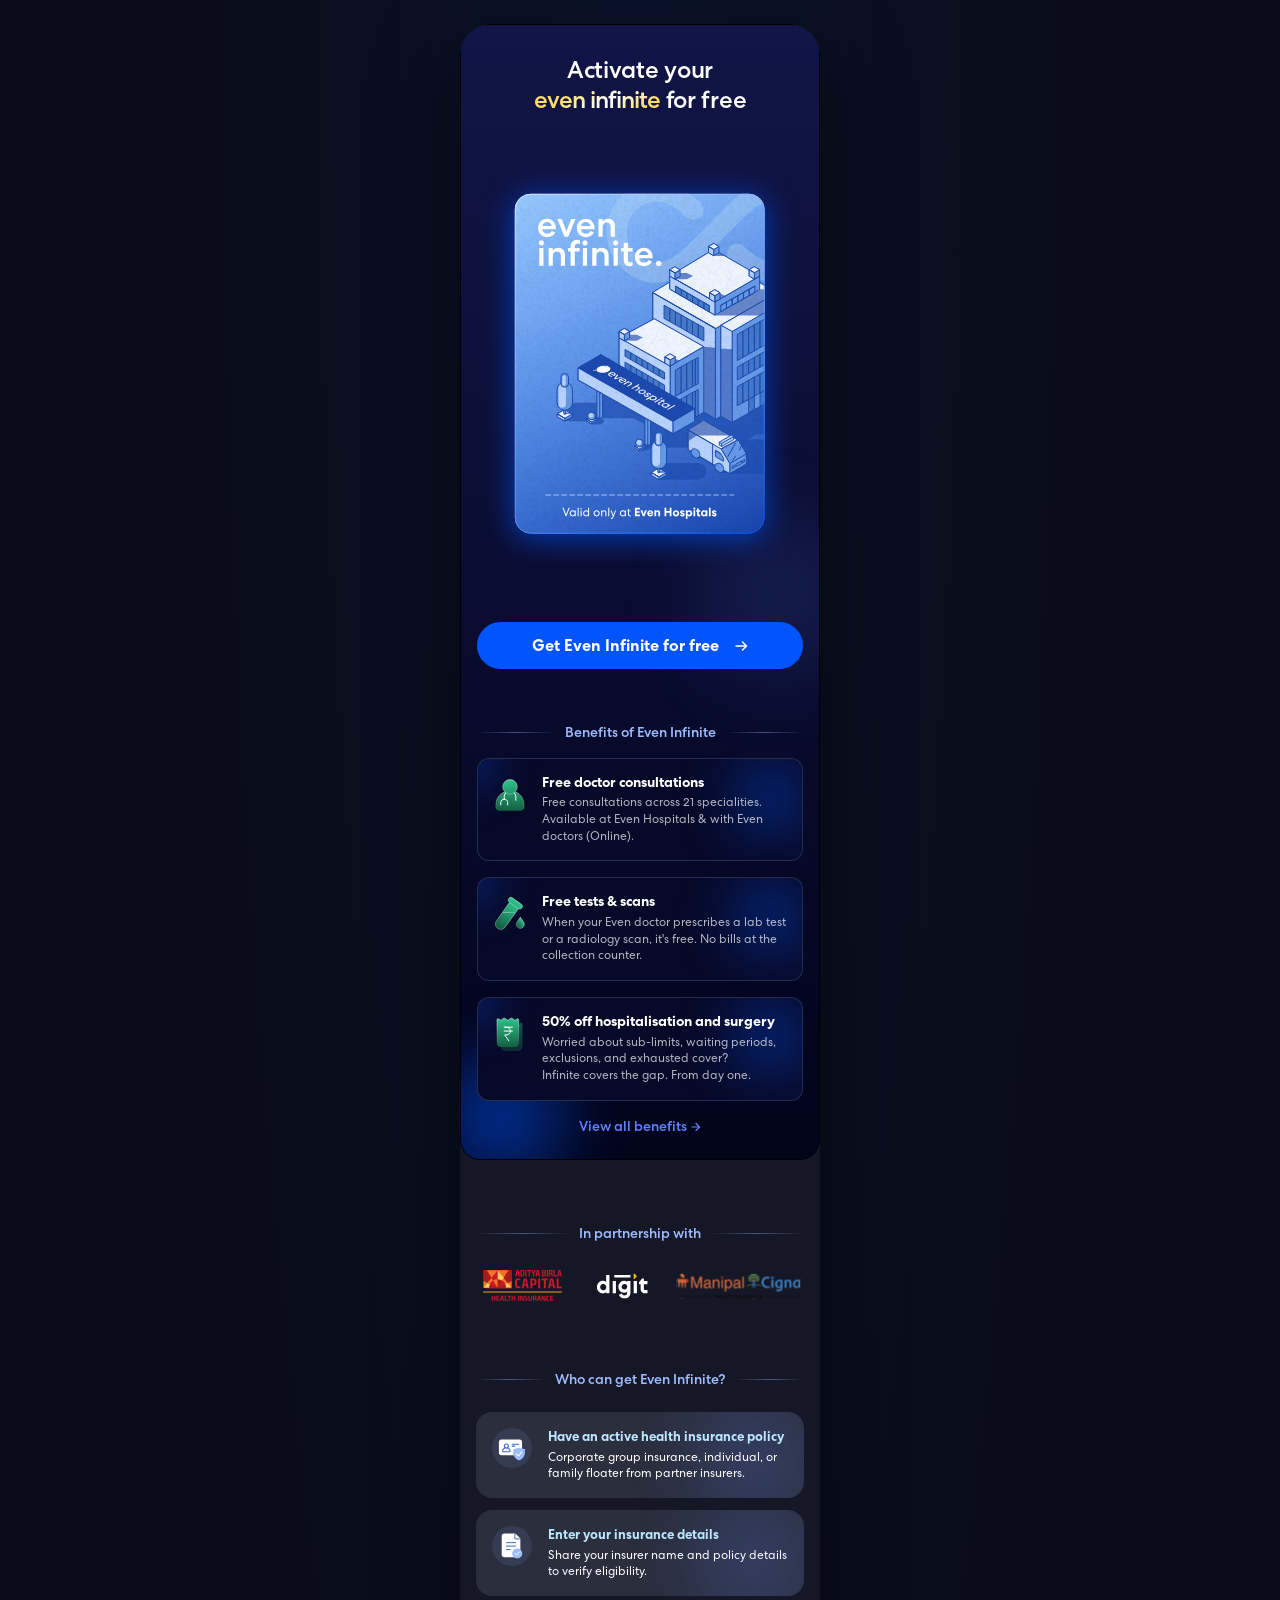
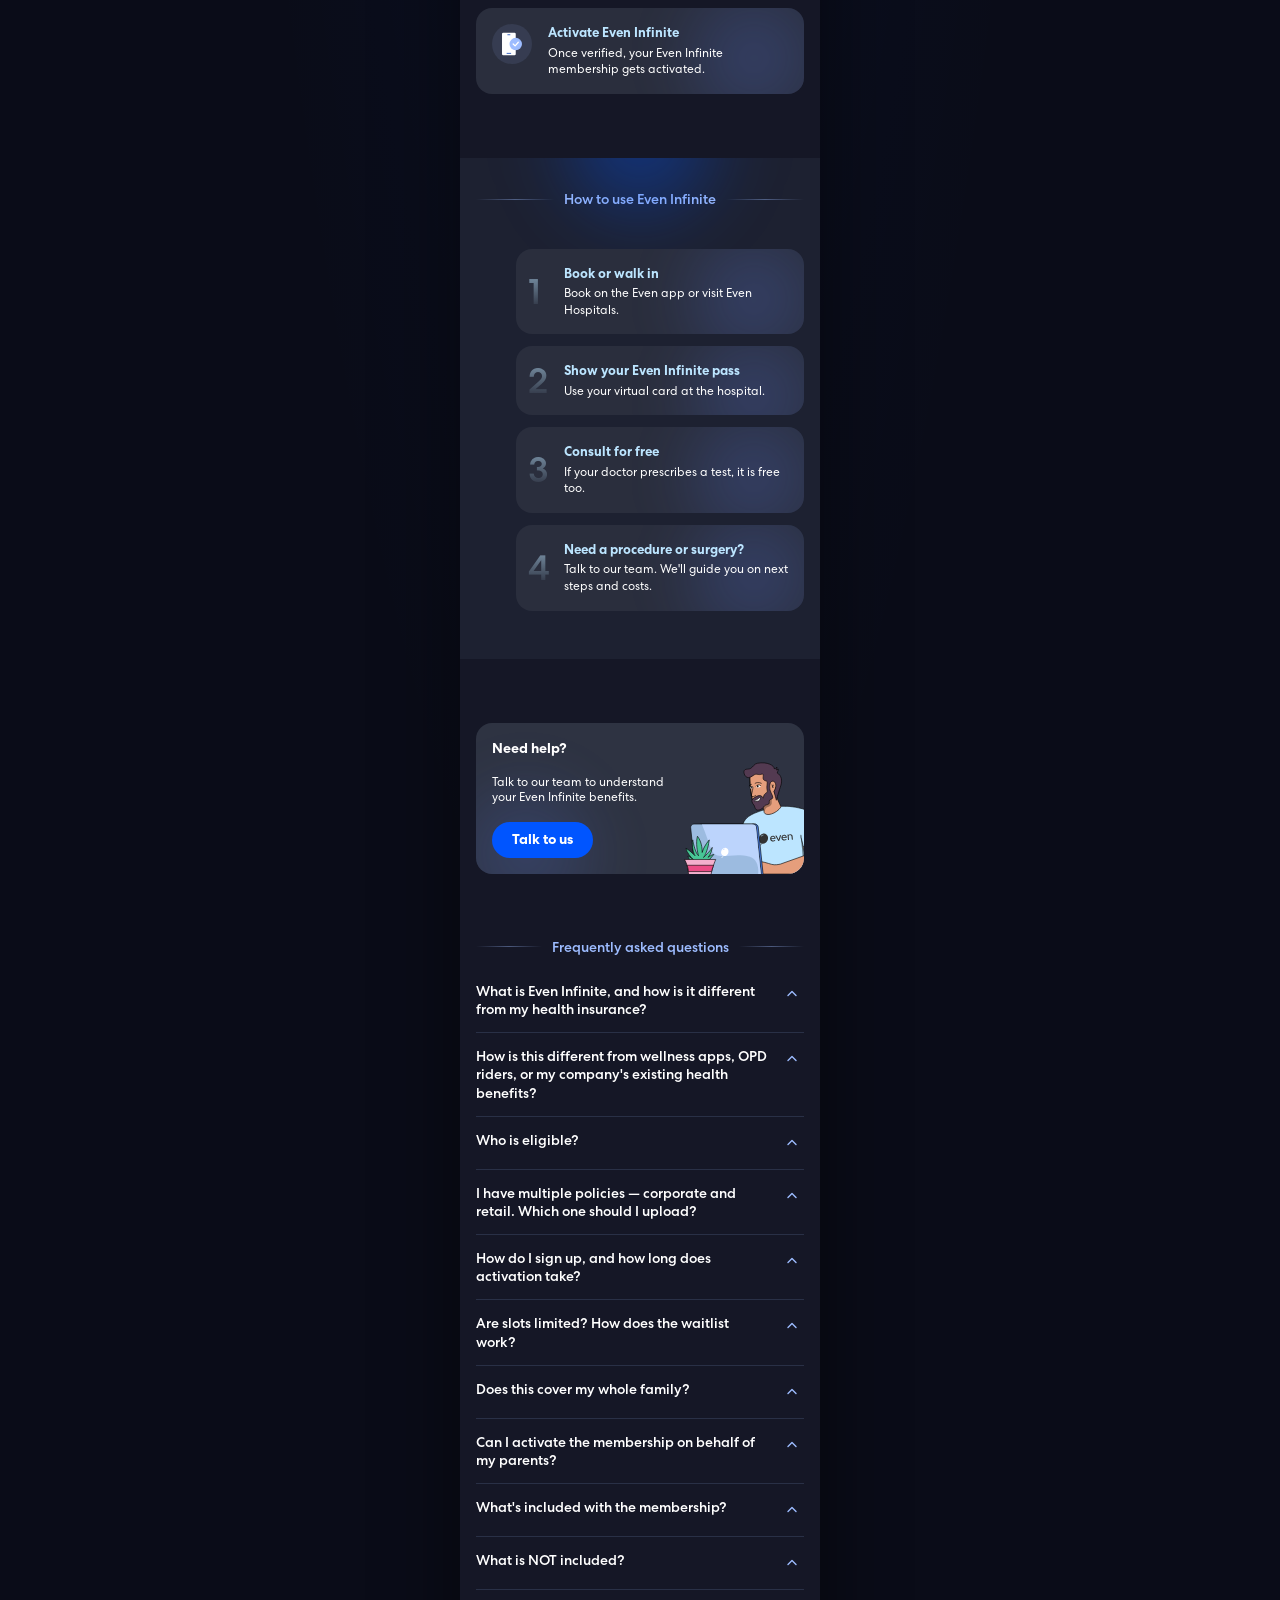
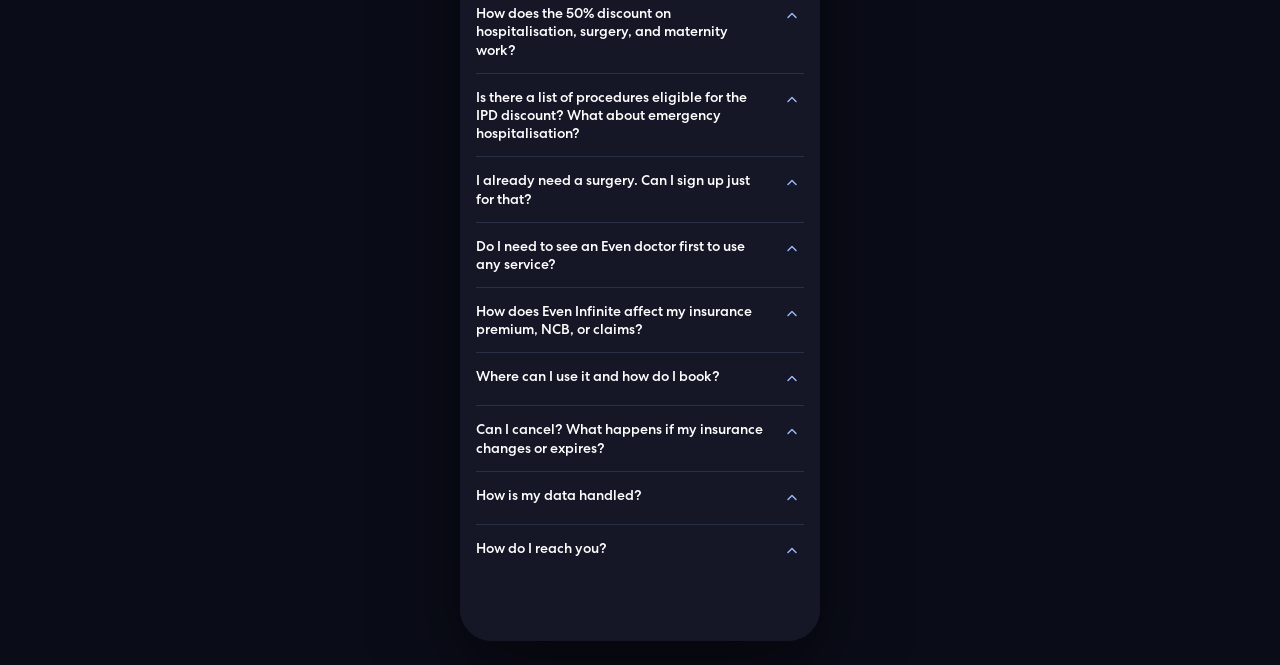
==== commit 42d682d2: "Steps full-width, inline Continue on insurer, Vercel Analytics - index.html: 'How to use Even Infini" ====
--- a/index.html
+++ b/index.html
@@ -450,8 +450,7 @@
       /* How to use */
       .how-to-use {
         position: relative;
-        width: 360px;
-        max-width: 100%;
+        width: 100%;
         padding: 32px 16px;
         background: #1d2131;
         display: flex;
@@ -487,26 +486,33 @@
         gap: 8px;
       }
 
+      .step {
+        position: relative;
+        width: 100%;
+      }
       .step-num {
-        width: 28px;
-        flex-shrink: 0;
+        position: absolute;
+        left: 12px;
+        top: 50%;
+        transform: translateY(-50%);
         text-align: center;
         font-weight: 500;
-        font-size: 40px;
-        line-height: 1.4;
+        font-size: 36px;
+        line-height: 1;
         letter-spacing: -0.8px;
         background: linear-gradient(180deg, rgba(188, 229, 255, 0.55) 0%, rgba(188, 229, 255, 0) 100%);
         -webkit-background-clip: text;
         background-clip: text;
         color: transparent;
-      }
-
+        pointer-events: none;
+        z-index: 2;
+      }
       .step-card {
         position: relative;
-        flex: 1;
+        width: 100%;
         background: #2a2e3d;
         border-radius: 16px;
-        padding: 16px;
+        padding: 16px 16px 16px 48px;
         display: flex;
         flex-direction: column;
         gap: 2px;
@@ -1393,5 +1399,9 @@
         window.location.href = "details.html";
       });
     </script>
+  
+    <!-- Vercel Web Analytics + Speed Insights (auto-served by Vercel on deploy) -->
+    <script defer src="/_vercel/insights/script.js"></script>
+    <script defer src="/_vercel/speed-insights/script.js"></script>
   </body>
 </html>
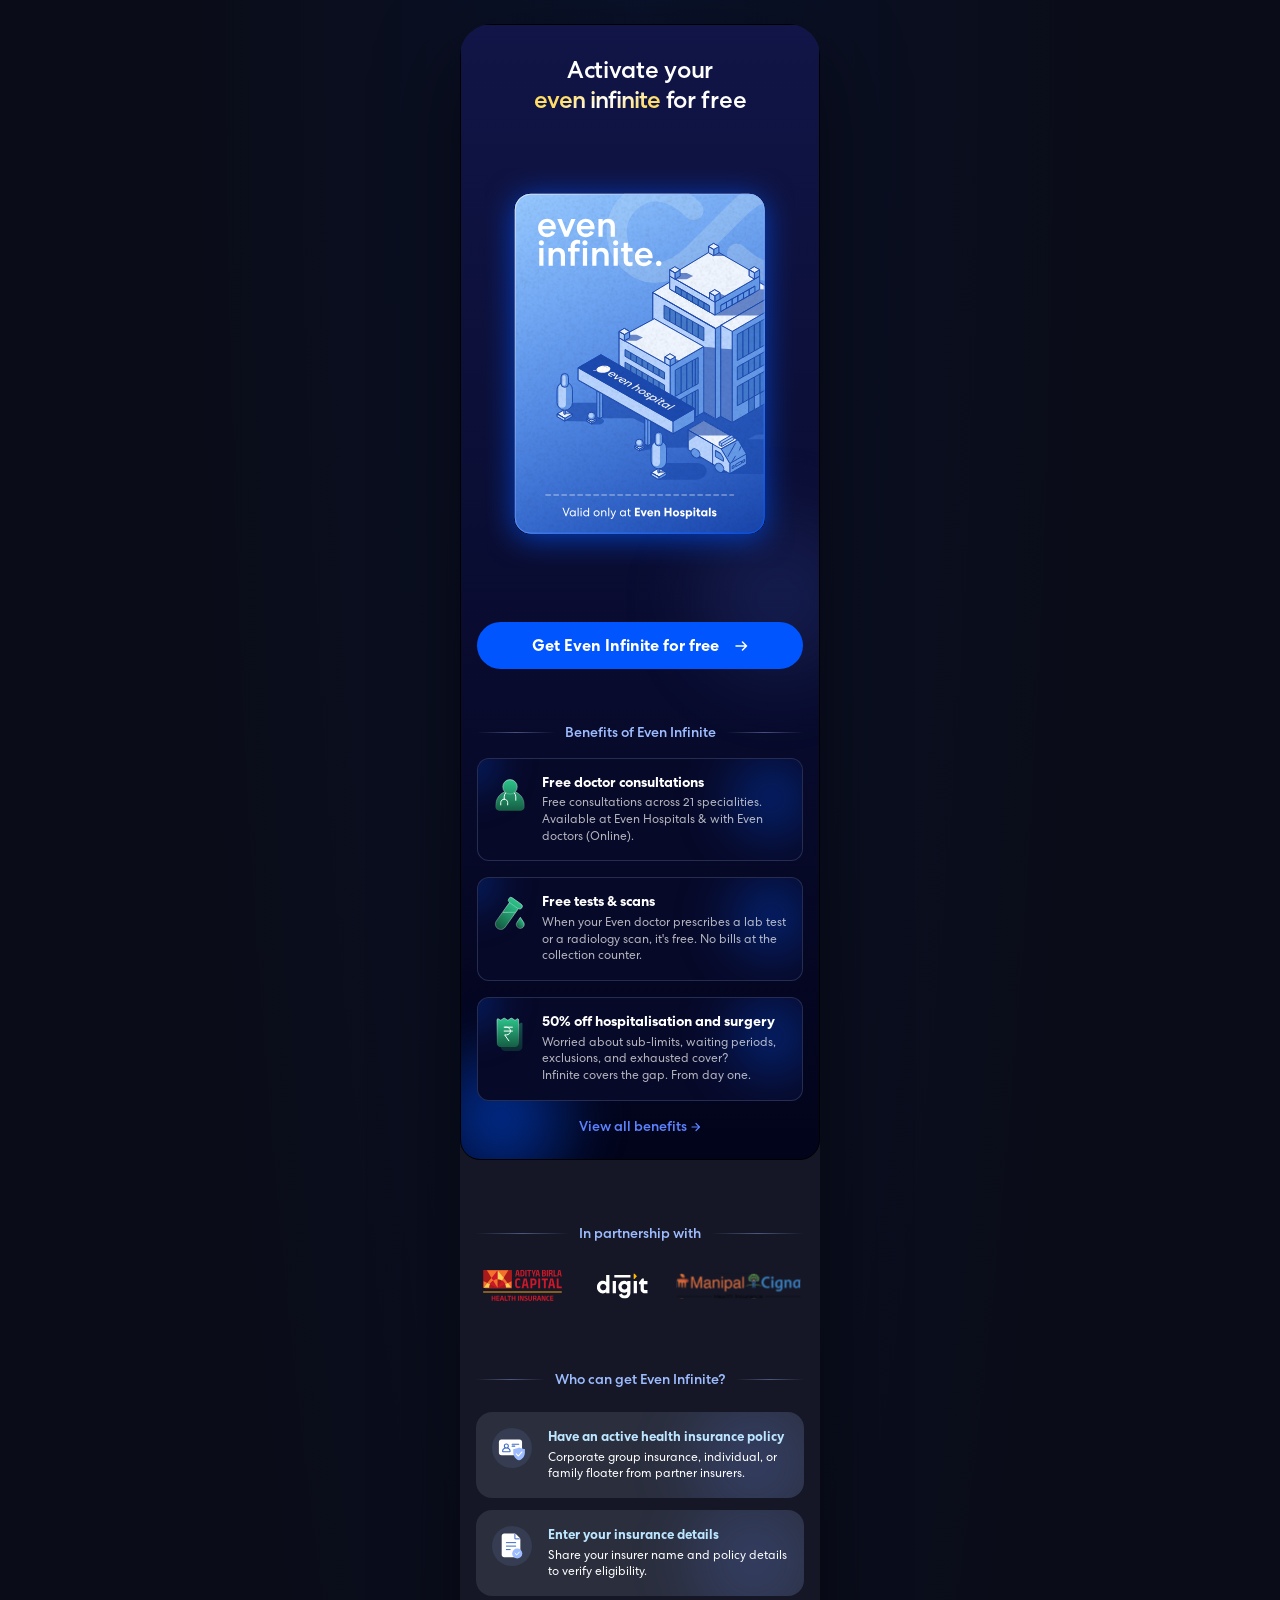
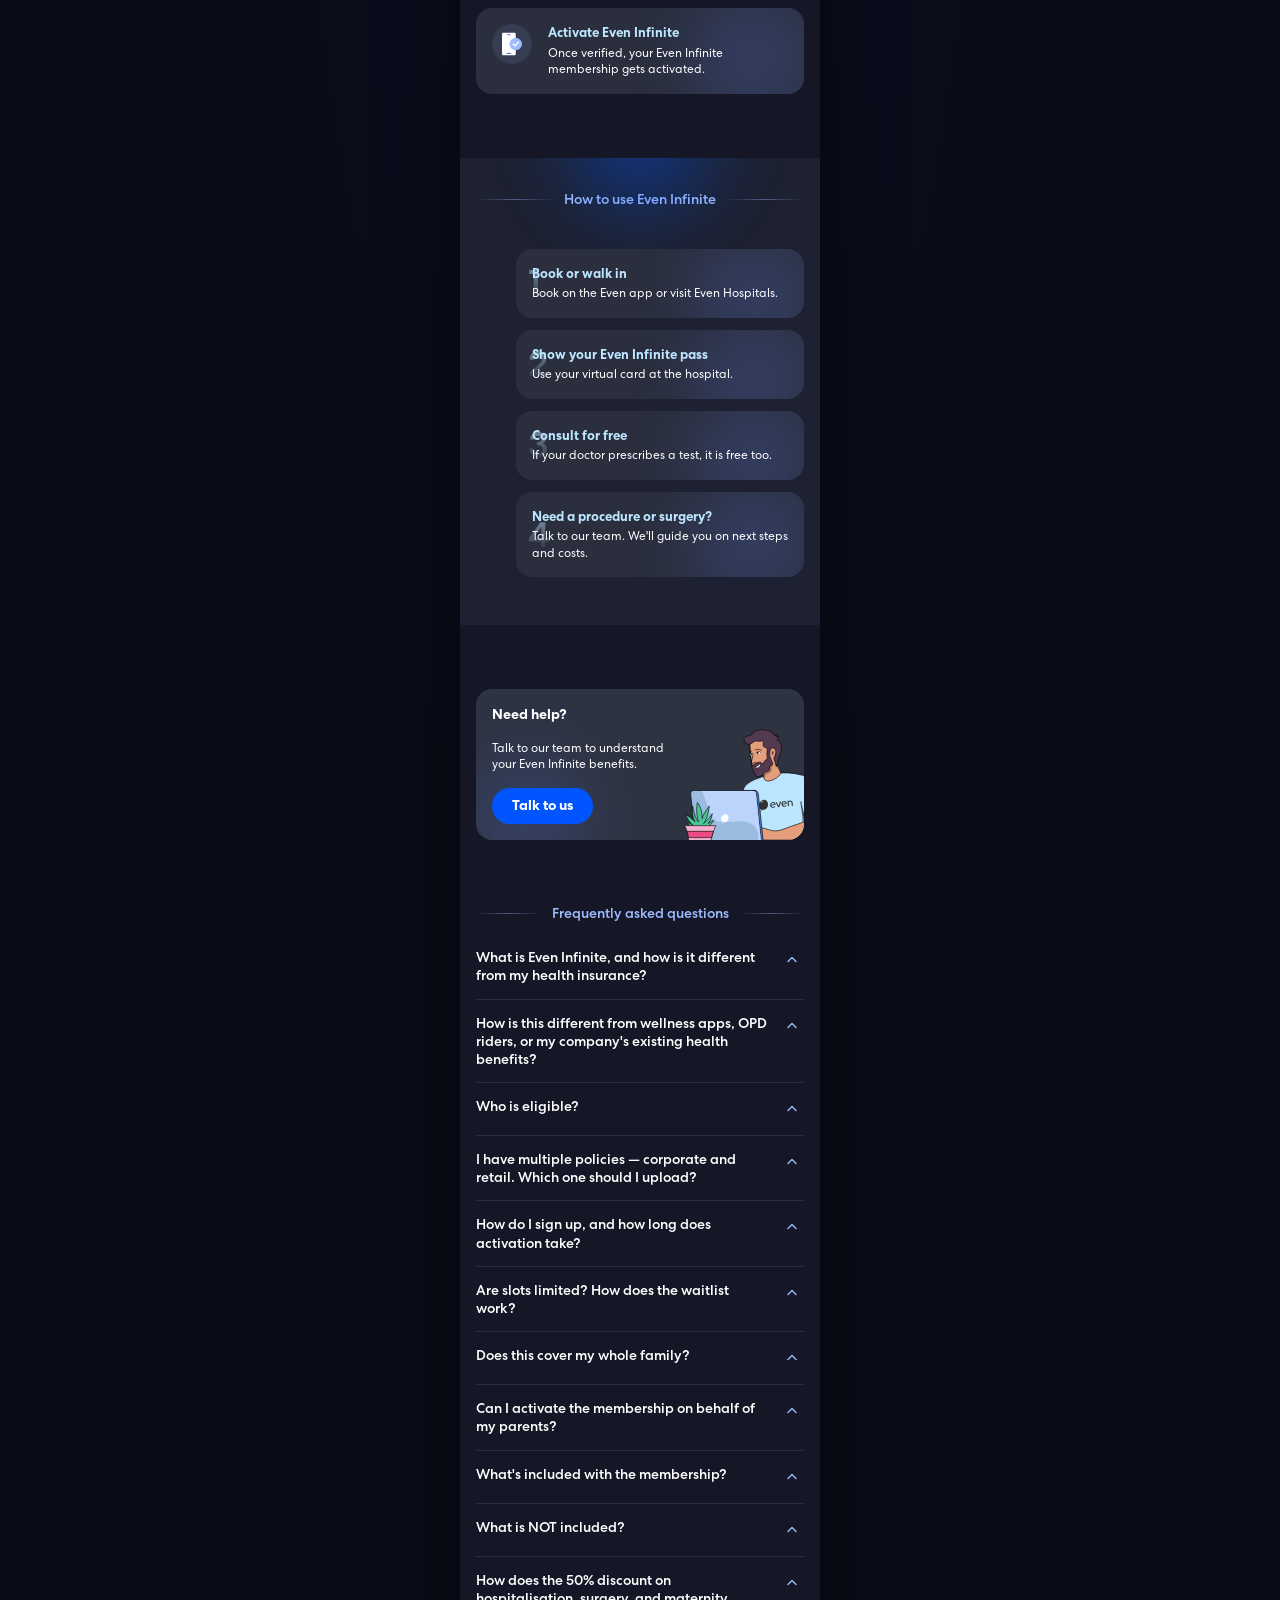
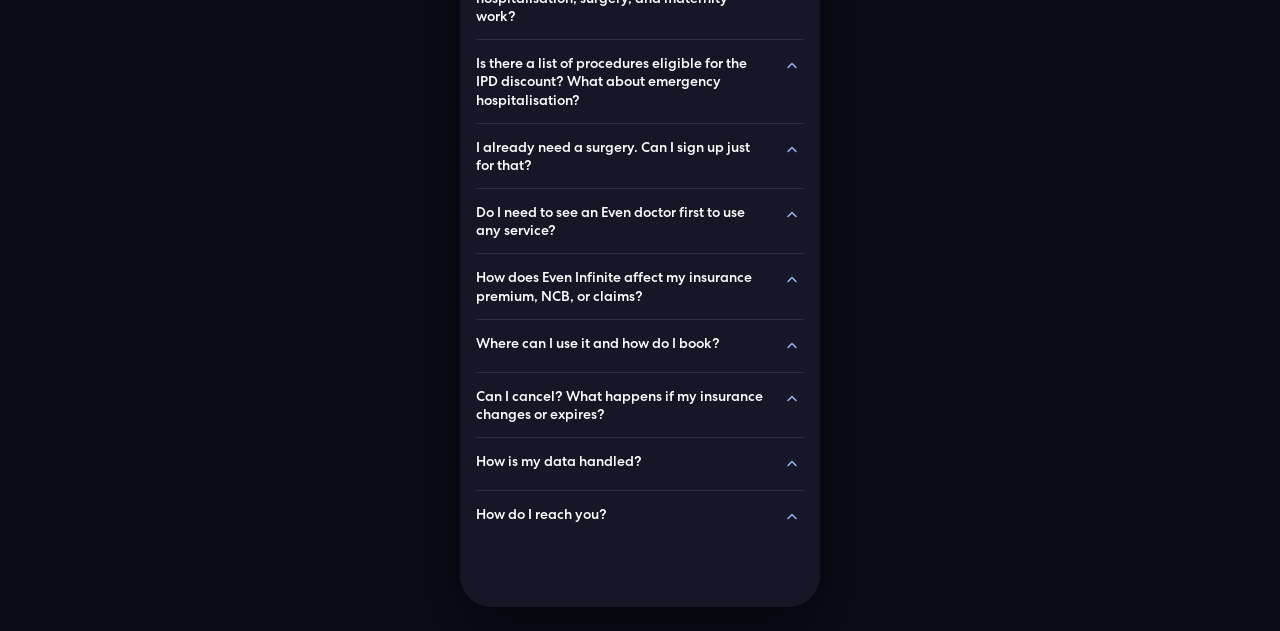
==== commit 0d4a7f07: "Drop the 48px left padding on .step-card so it has uniform 16px padding" ====
--- a/index.html
+++ b/index.html
@@ -512,7 +512,7 @@
         width: 100%;
         background: #2a2e3d;
         border-radius: 16px;
-        padding: 16px 16px 16px 48px;
+        padding: 16px;
         display: flex;
         flex-direction: column;
         gap: 2px;
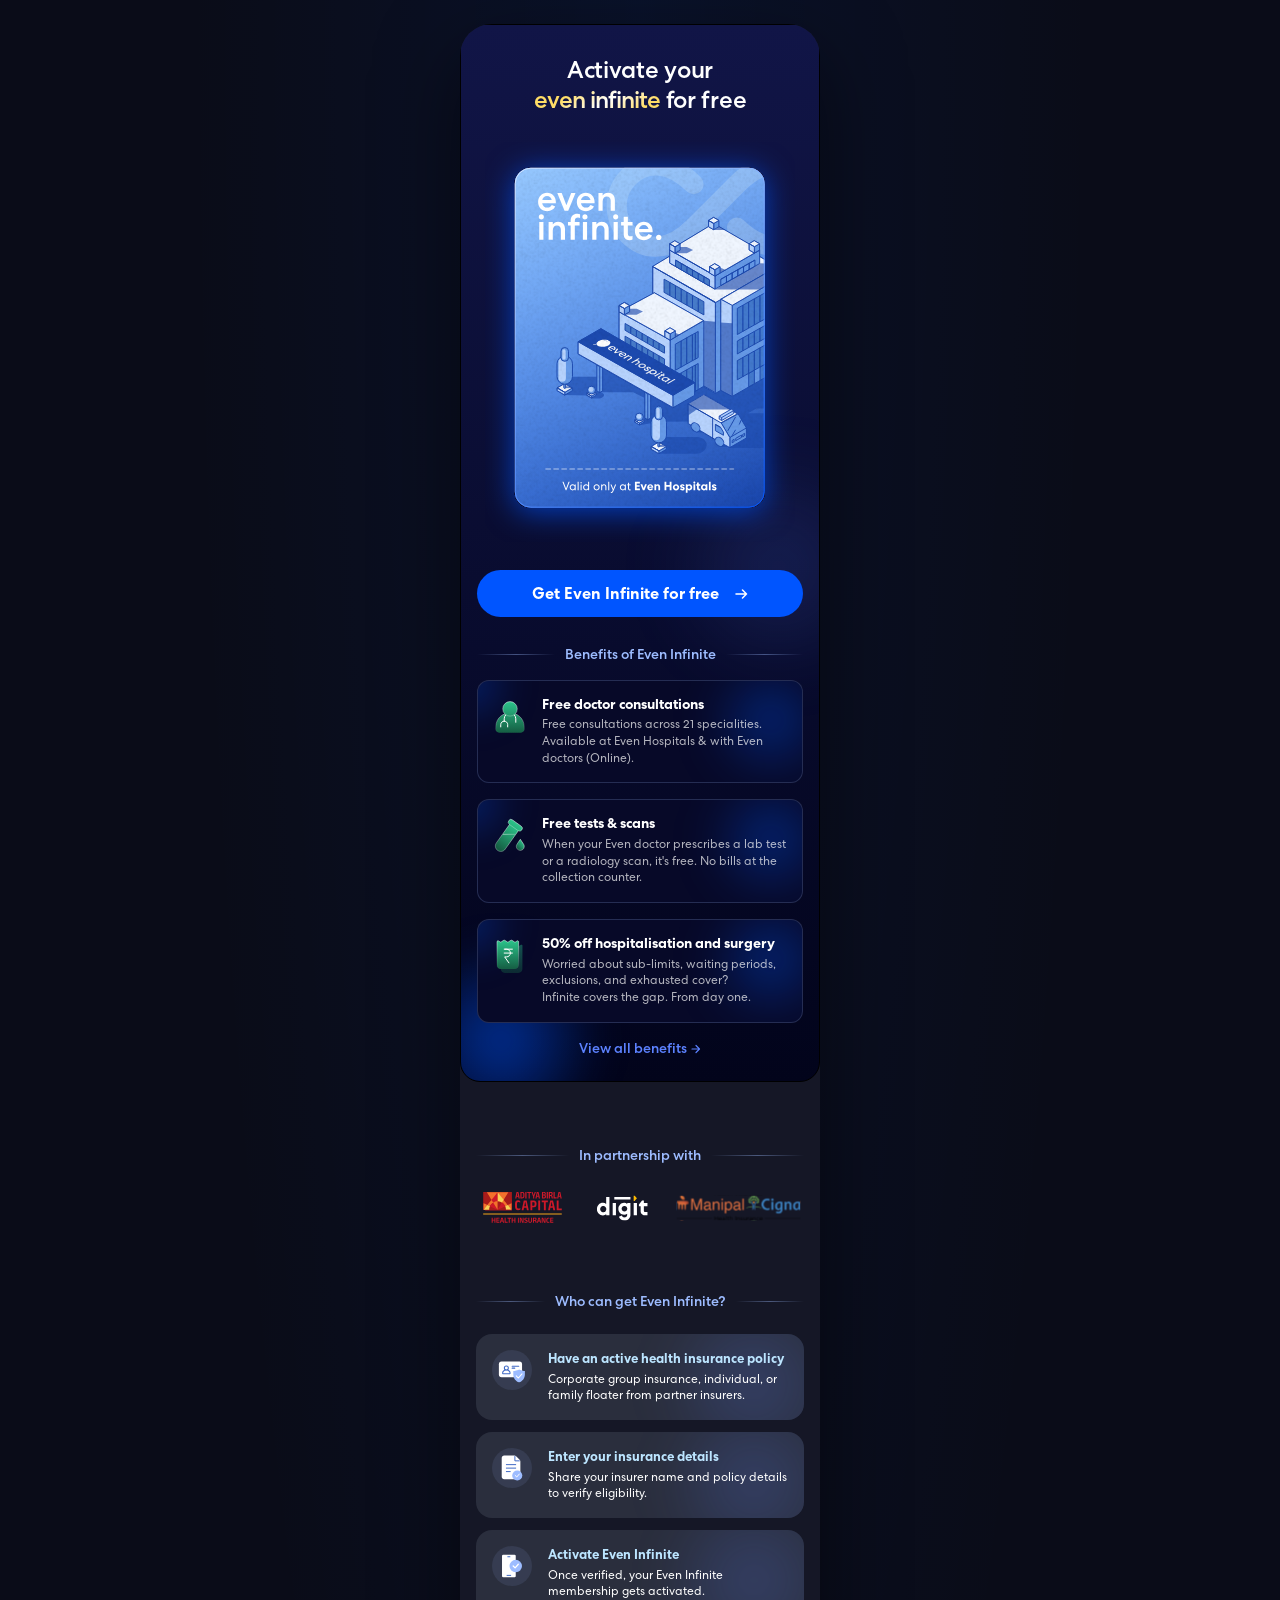
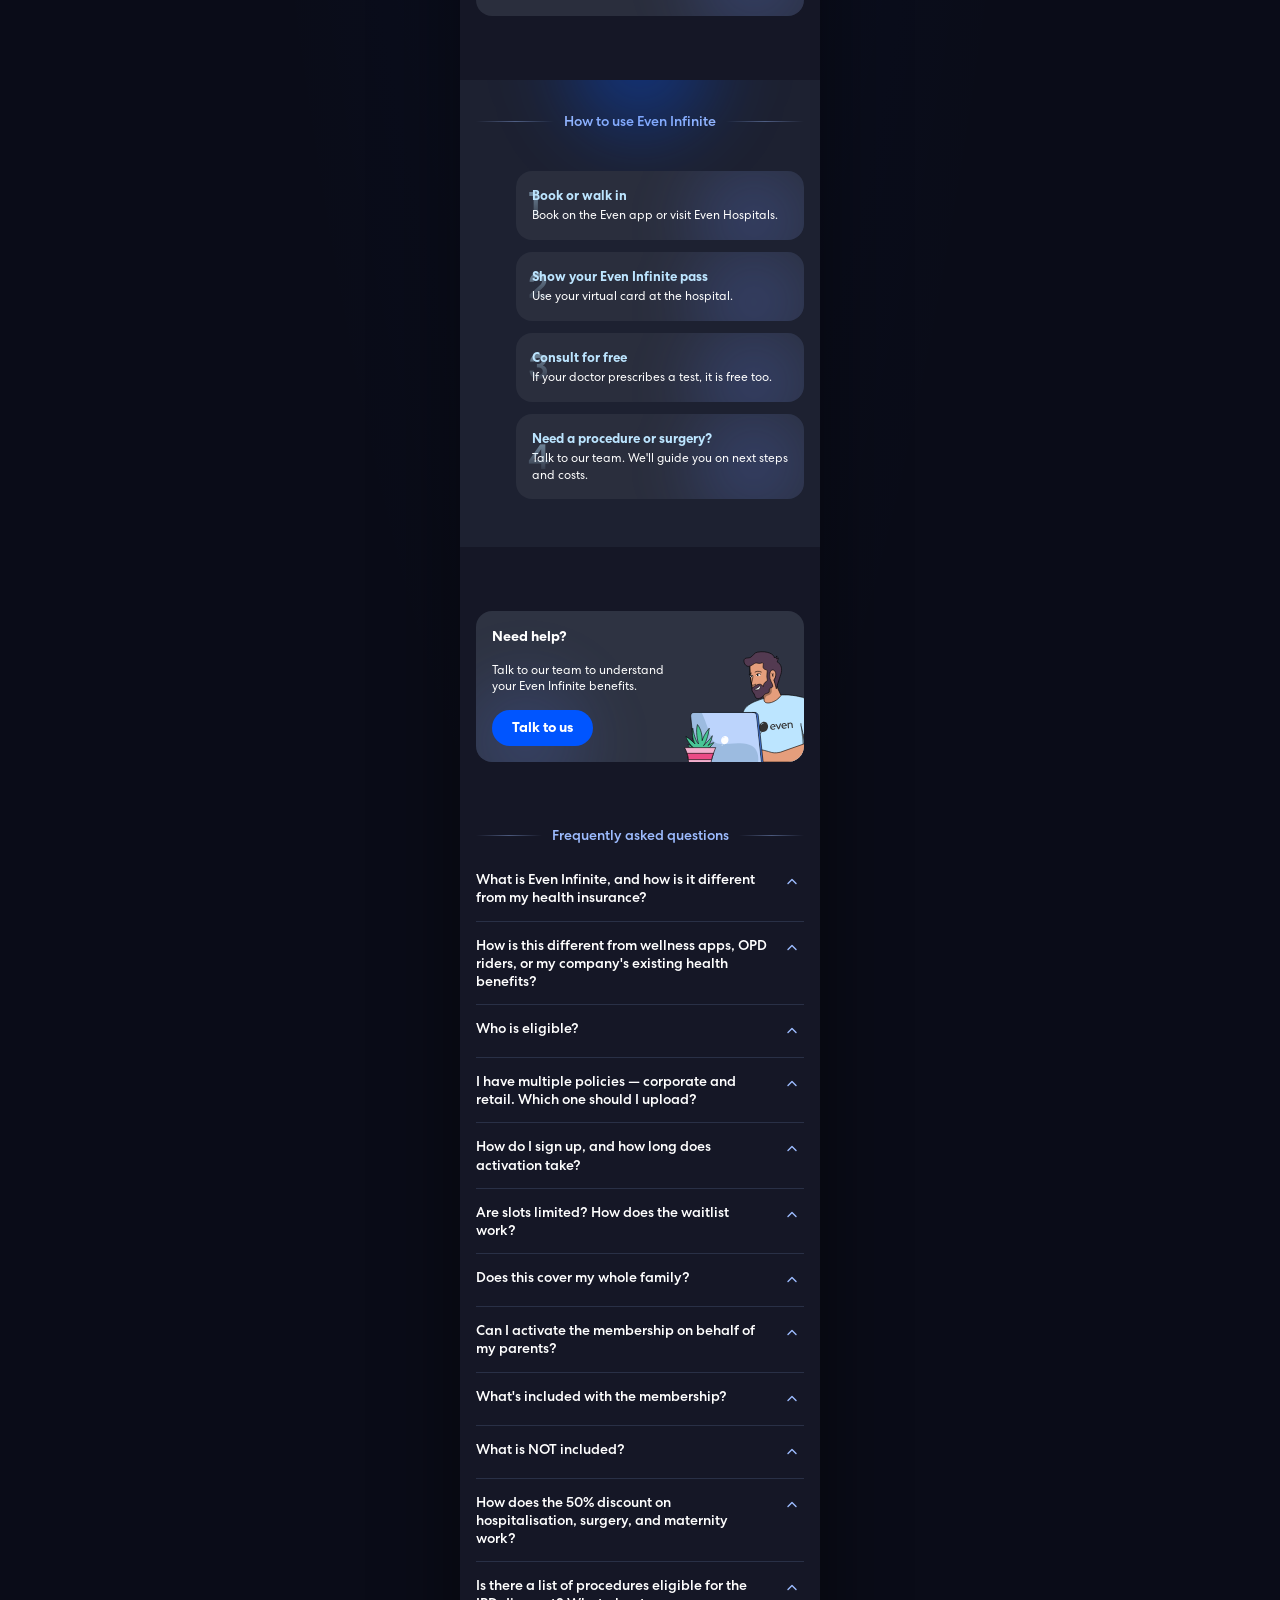
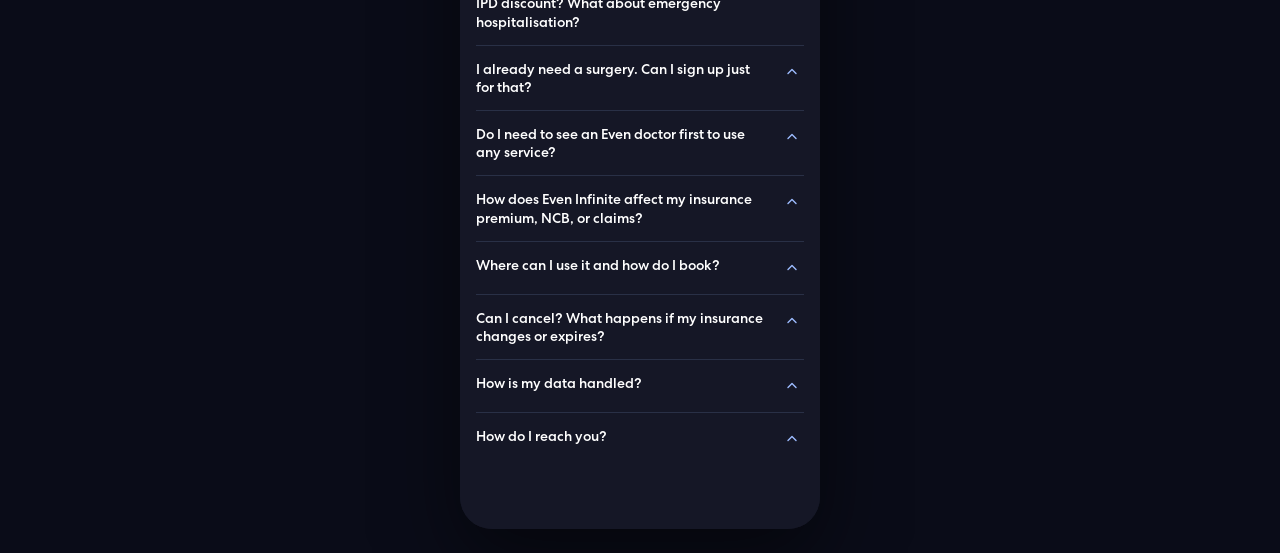
==== commit 668526b0: "Tighter hero spacing (54→ 28px gap) + subtle float animation on Even Pass card" ====
--- a/index.html
+++ b/index.html
@@ -127,7 +127,7 @@
         display: flex;
         flex-direction: column;
         align-items: center;
-        gap: 54px;
+        gap: 28px;
       }
 
       /* Status bar */
@@ -196,6 +196,20 @@
         width: 310px;
         height: auto;
         display: block;
+        animation: cardFloat 5s ease-in-out infinite alternate;
+        transform-origin: 50% 60%;
+        will-change: transform;
+      }
+      @keyframes cardFloat {
+        0% {
+          transform: translateY(-4px) rotate(-0.5deg);
+        }
+        100% {
+          transform: translateY(6px) rotate(0.5deg);
+        }
+      }
+      @media (prefers-reduced-motion: reduce) {
+        .even-pass-img { animation: none; }
       }
 
       /* CTA */
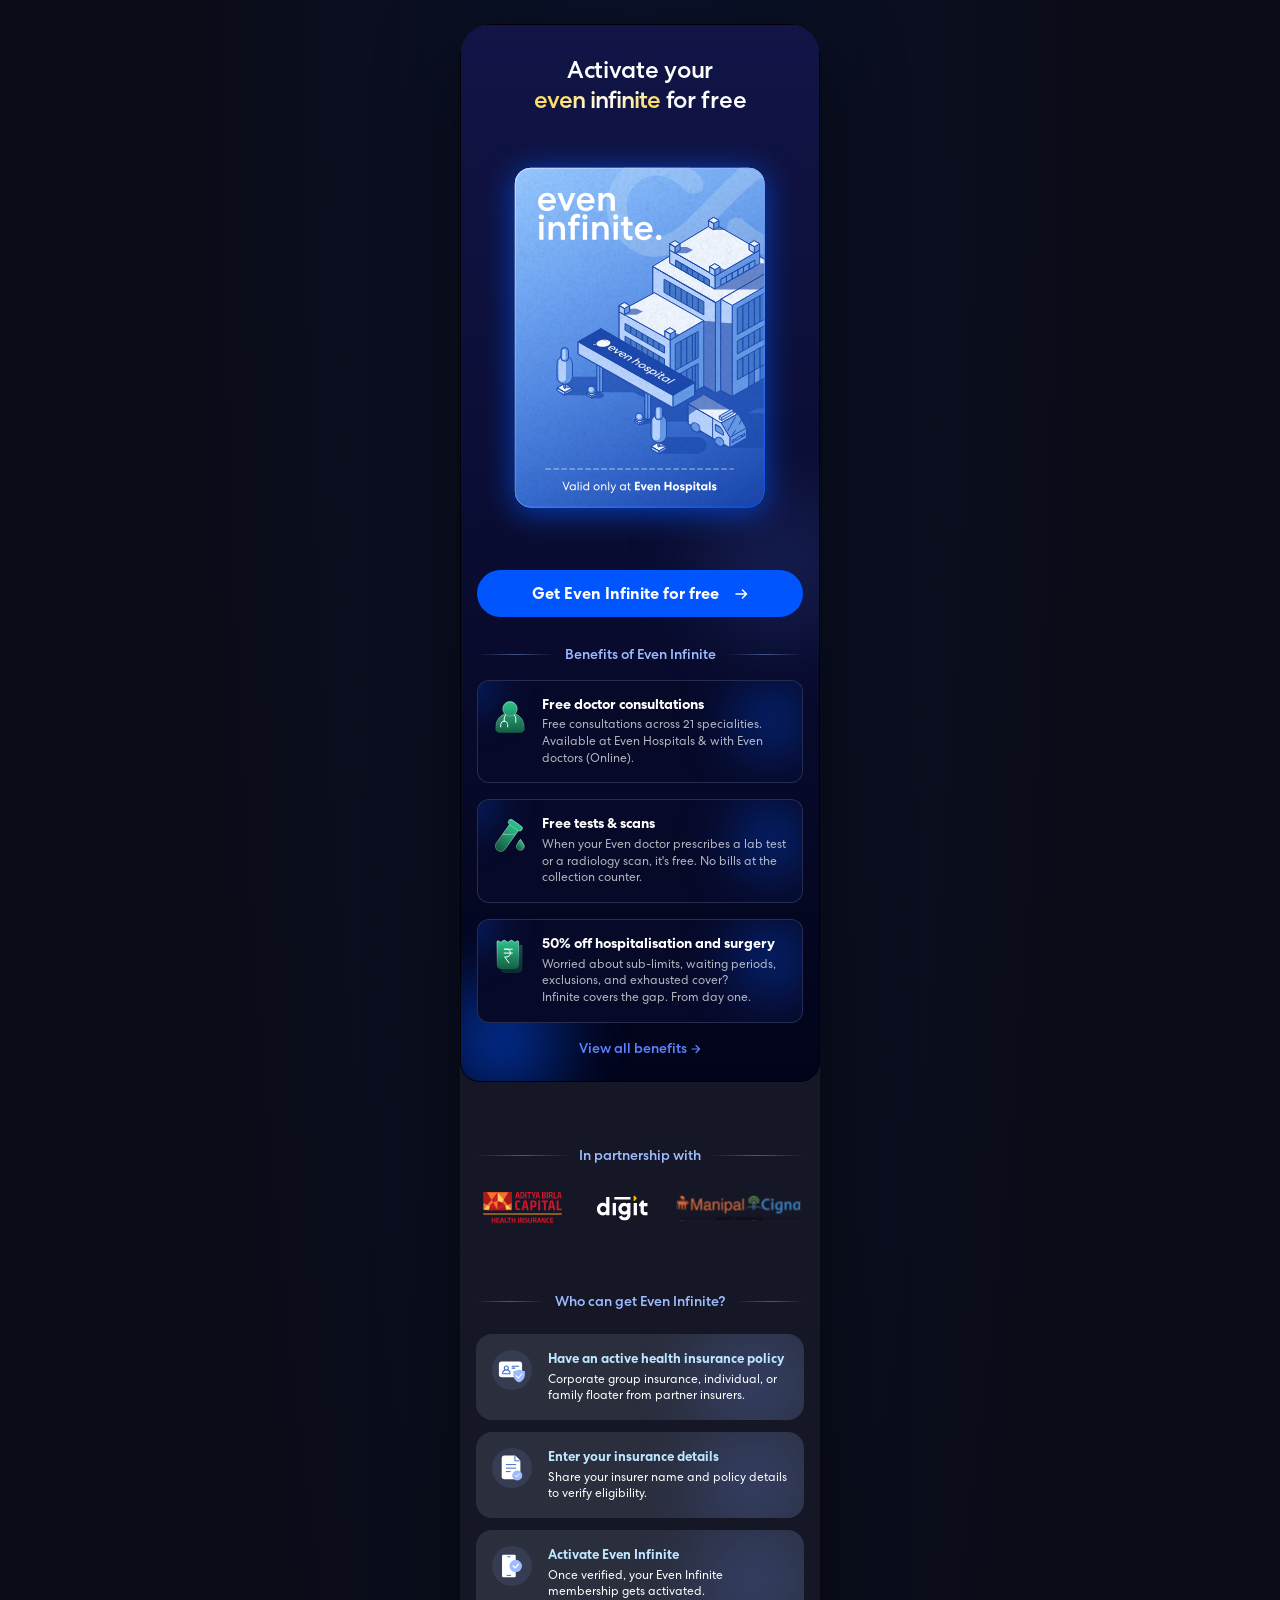
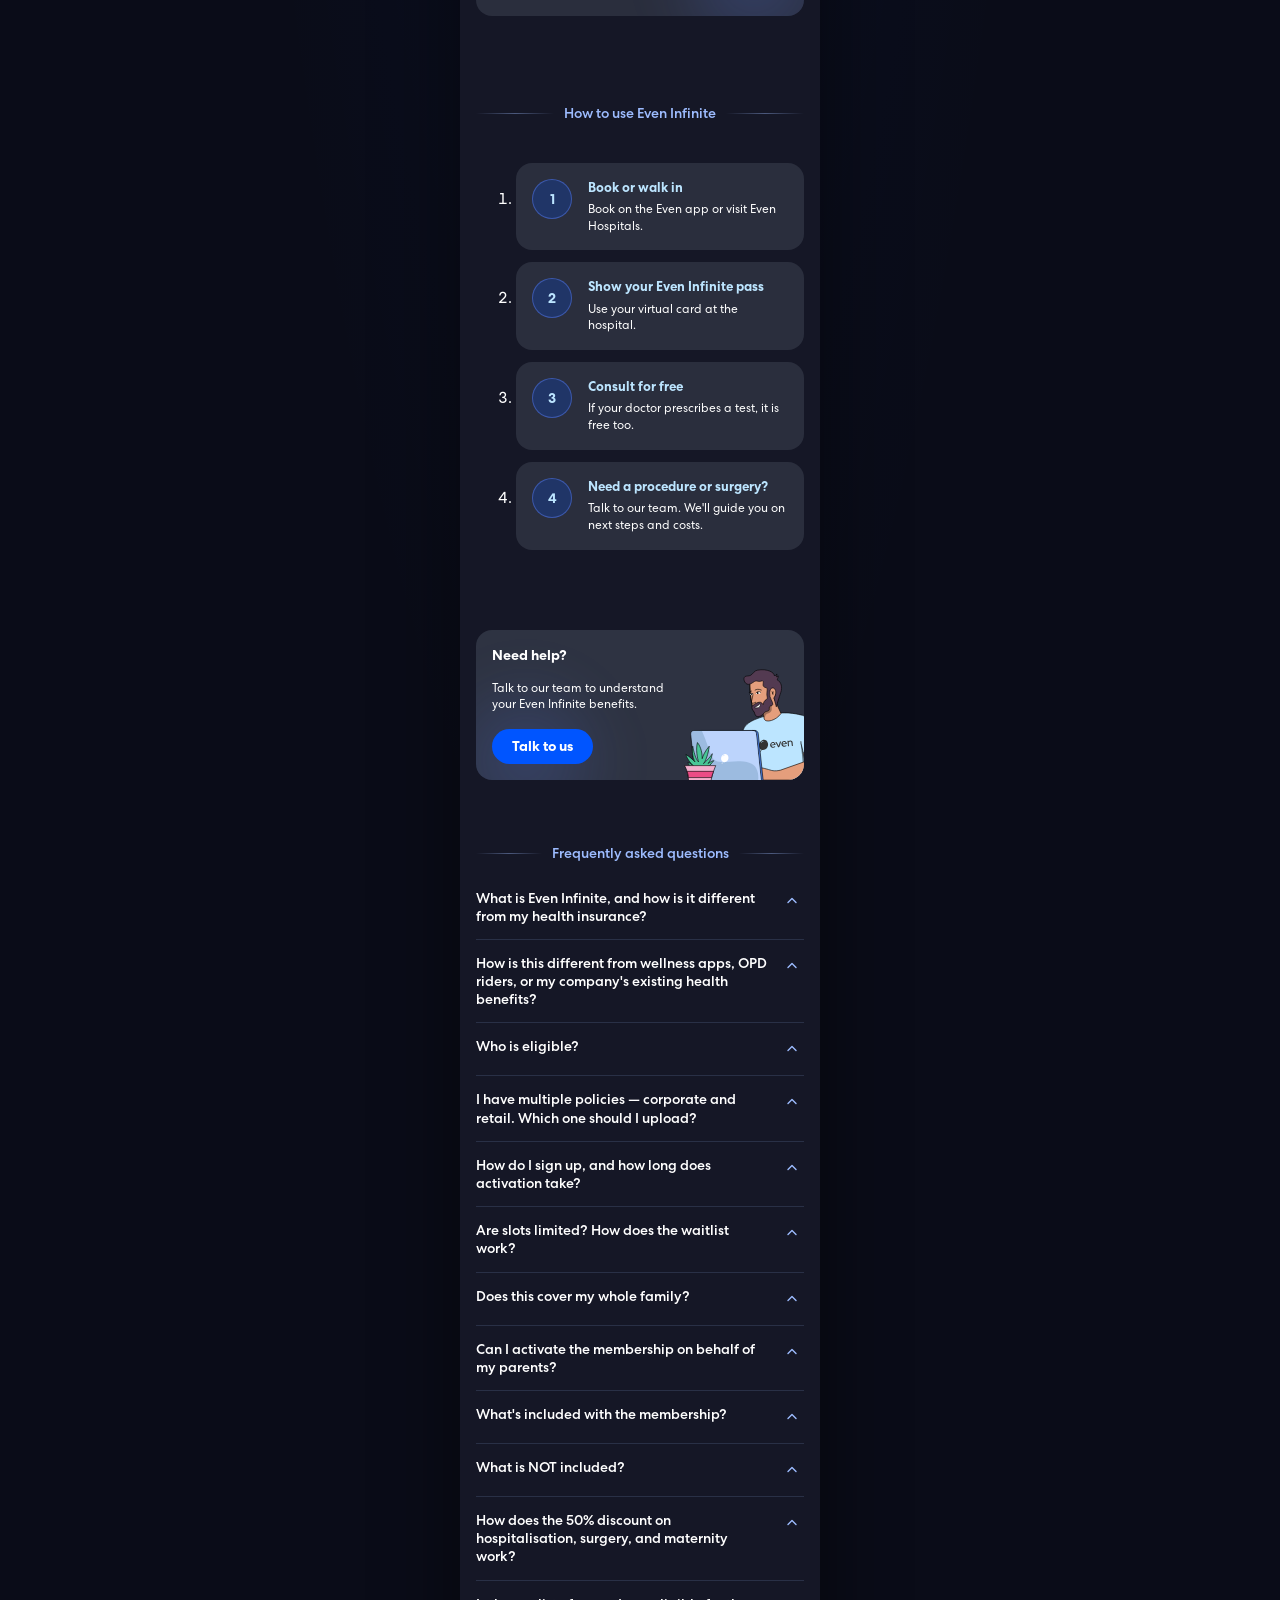
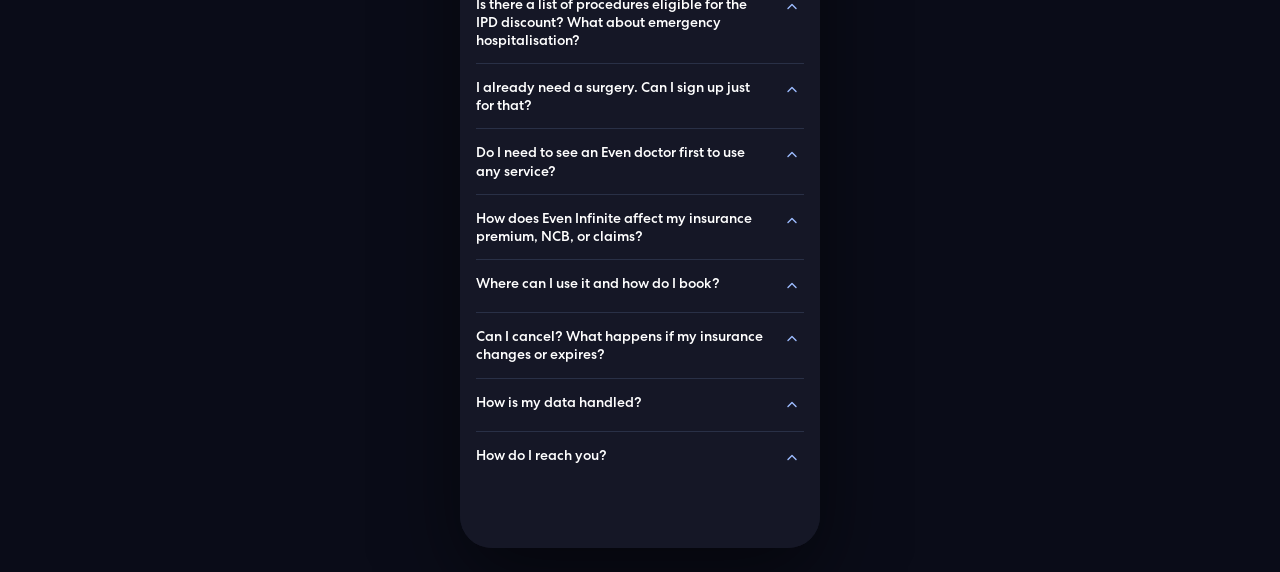
==== commit 0b2e1691: "Unify How-to-use cards with eligibility card pattern - Drop the dark section bg (#1d2131) + the 32px" ====
--- a/index.html
+++ b/index.html
@@ -461,30 +461,17 @@
         color: #fff;
       }
 
-      /* How to use */
+      /* How to use — mirrors the .eligibility section styling */
       .how-to-use {
         position: relative;
-        width: 100%;
-        padding: 32px 16px;
-        background: #1d2131;
+        width: 360px;
+        max-width: 100%;
+        padding: 0 16px;
         display: flex;
         flex-direction: column;
         align-items: center;
         gap: 24px;
-        overflow: hidden;
-      }
-
-      .how-glow {
-        position: absolute;
-        left: 50%;
-        top: -128px;
-        transform: translateX(-50%);
-        width: 220px;
-        height: 220px;
-        border-radius: 50%;
-        background: radial-gradient(circle, rgba(0, 85, 255, 0.45) 0%, rgba(0, 85, 255, 0) 70%);
-        filter: blur(30px);
-        pointer-events: none;
+        overflow: visible;
       }
 
       .steps {
@@ -495,42 +482,40 @@
       }
 
       .step {
-        display: flex;
-        align-items: center;
-        gap: 8px;
-      }
-
-      .step {
         position: relative;
         width: 100%;
       }
-      .step-num {
-        position: absolute;
-        left: 12px;
-        top: 50%;
-        transform: translateY(-50%);
-        text-align: center;
-        font-weight: 500;
-        font-size: 36px;
-        line-height: 1;
-        letter-spacing: -0.8px;
-        background: linear-gradient(180deg, rgba(188, 229, 255, 0.55) 0%, rgba(188, 229, 255, 0) 100%);
-        -webkit-background-clip: text;
-        background-clip: text;
-        color: transparent;
-        pointer-events: none;
-        z-index: 2;
-      }
       .step-card {
         position: relative;
-        width: 100%;
         background: #2a2e3d;
         border-radius: 16px;
         padding: 16px;
         display: flex;
-        flex-direction: column;
-        gap: 2px;
+        gap: 16px;
+        align-items: flex-start;
         overflow: hidden;
+      }
+      .step-num {
+        flex-shrink: 0;
+        width: 40px;
+        height: 40px;
+        border-radius: 50%;
+        background: rgba(0, 85, 255, 0.22);
+        border: 1px solid rgba(92, 130, 255, 0.45);
+        color: #bce5ff;
+        font-weight: 700;
+        font-size: 14px;
+        display: inline-flex;
+        align-items: center;
+        justify-content: center;
+        letter-spacing: 0;
+      }
+      .step-text {
+        flex: 1;
+        display: flex;
+        flex-direction: column;
+        gap: 4px;
+        min-width: 0;
       }
 
       .step-card h4 {
@@ -1061,37 +1046,41 @@
           </div>
           <ol class="steps">
             <li class="step">
-              <span class="step-num">1</span>
               <div class="step-card">
-                <span class="elig-glow" aria-hidden="true"></span>
-                <h4>Book or walk in</h4>
-                <p>Book on the Even app or visit Even Hospitals.</p>
+                <span class="step-num">1</span>
+                <div class="step-text">
+                  <h4>Book or walk in</h4>
+                  <p>Book on the Even app or visit Even Hospitals.</p>
+                </div>
               </div>
             </li>
             <li class="step">
-              <span class="step-num">2</span>
               <div class="step-card">
-                <span class="elig-glow" aria-hidden="true"></span>
-                <h4>Show your Even Infinite pass</h4>
-                <p>Use your virtual card at the hospital.</p>
+                <span class="step-num">2</span>
+                <div class="step-text">
+                  <h4>Show your Even Infinite pass</h4>
+                  <p>Use your virtual card at the hospital.</p>
+                </div>
               </div>
             </li>
             <li class="step">
-              <span class="step-num">3</span>
               <div class="step-card">
-                <span class="elig-glow" aria-hidden="true"></span>
-                <h4>Consult for free</h4>
-                <p>If your doctor prescribes a test, it is free too.</p>
+                <span class="step-num">3</span>
+                <div class="step-text">
+                  <h4>Consult for free</h4>
+                  <p>If your doctor prescribes a test, it is free too.</p>
+                </div>
               </div>
             </li>
             <li class="step">
-              <span class="step-num">4</span>
               <div class="step-card">
-                <span class="elig-glow" aria-hidden="true"></span>
-                <h4>Need a procedure or surgery?</h4>
-                <p>
-                  Talk to our team. We'll guide you on next steps and costs.
-                </p>
+                <span class="step-num">4</span>
+                <div class="step-text">
+                  <h4>Need a procedure or surgery?</h4>
+                  <p>
+                    Talk to our team. We'll guide you on next steps and costs.
+                  </p>
+                </div>
               </div>
             </li>
           </ol>
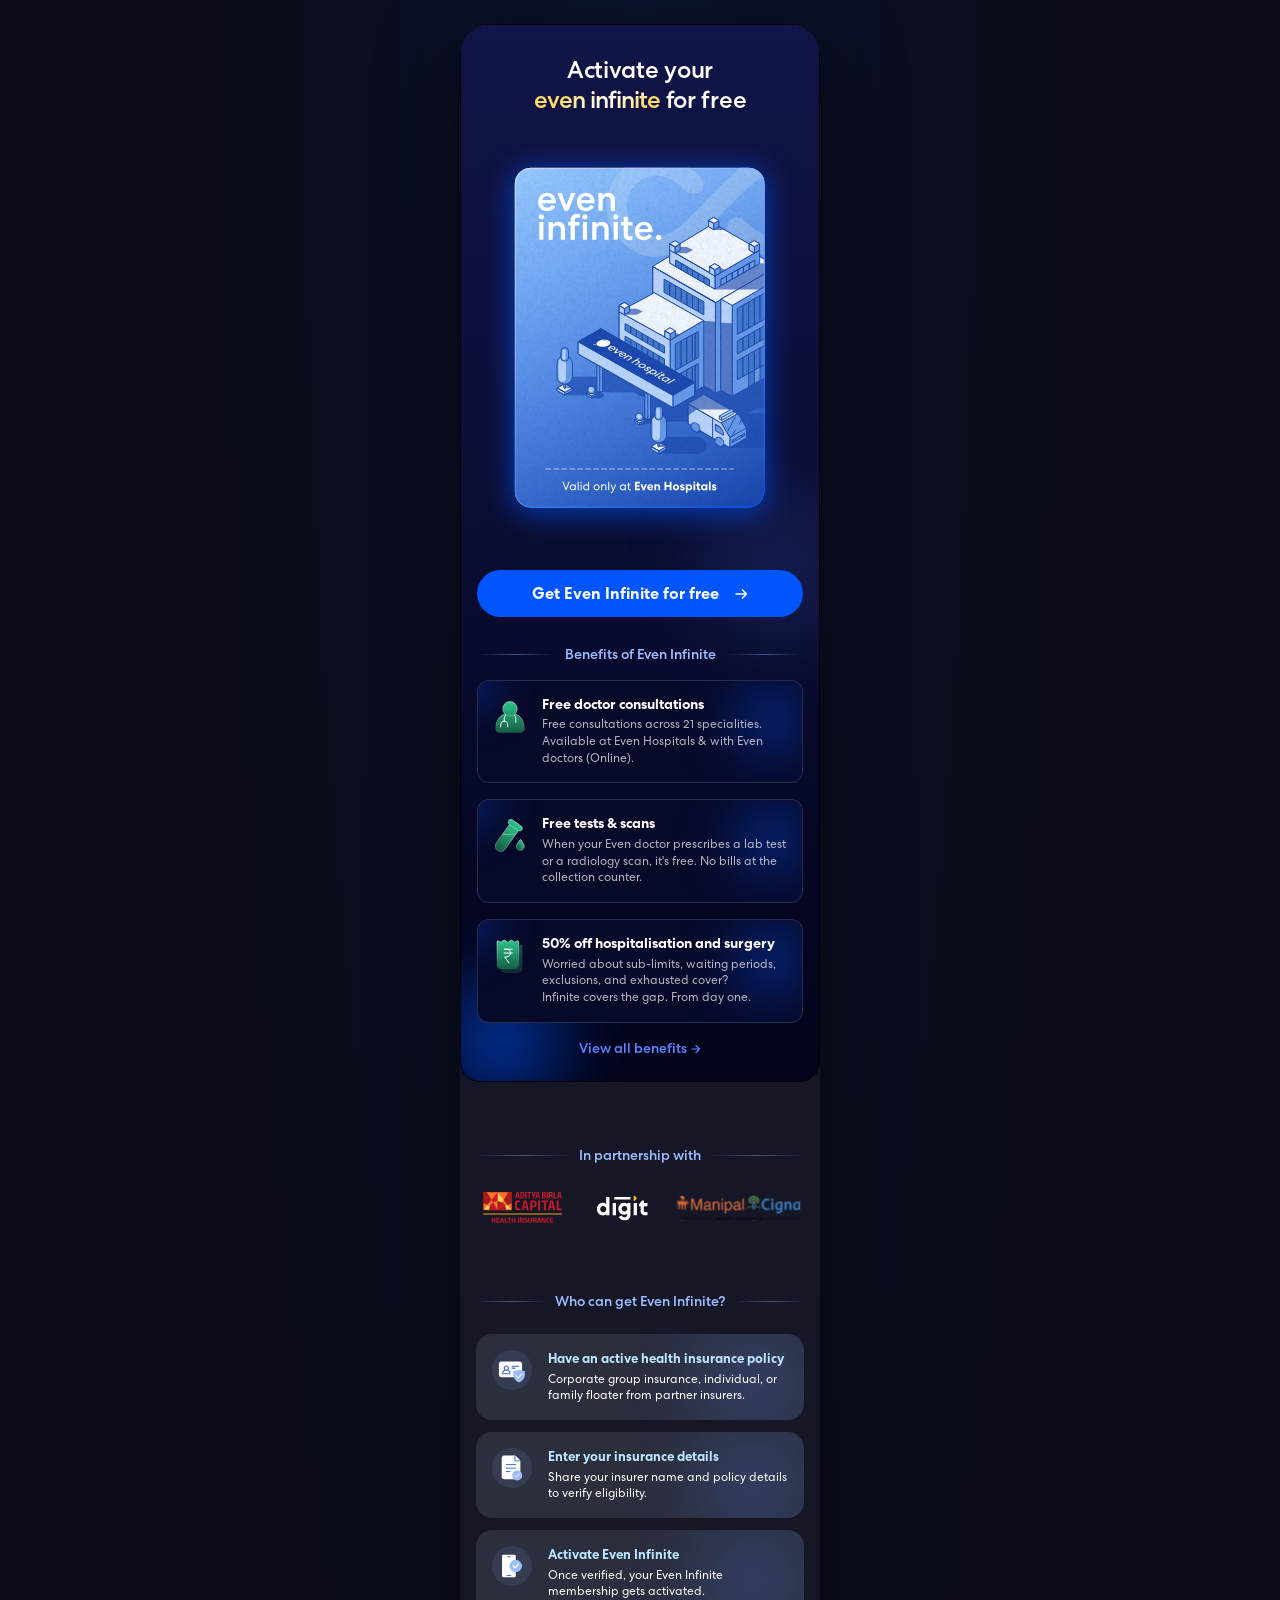
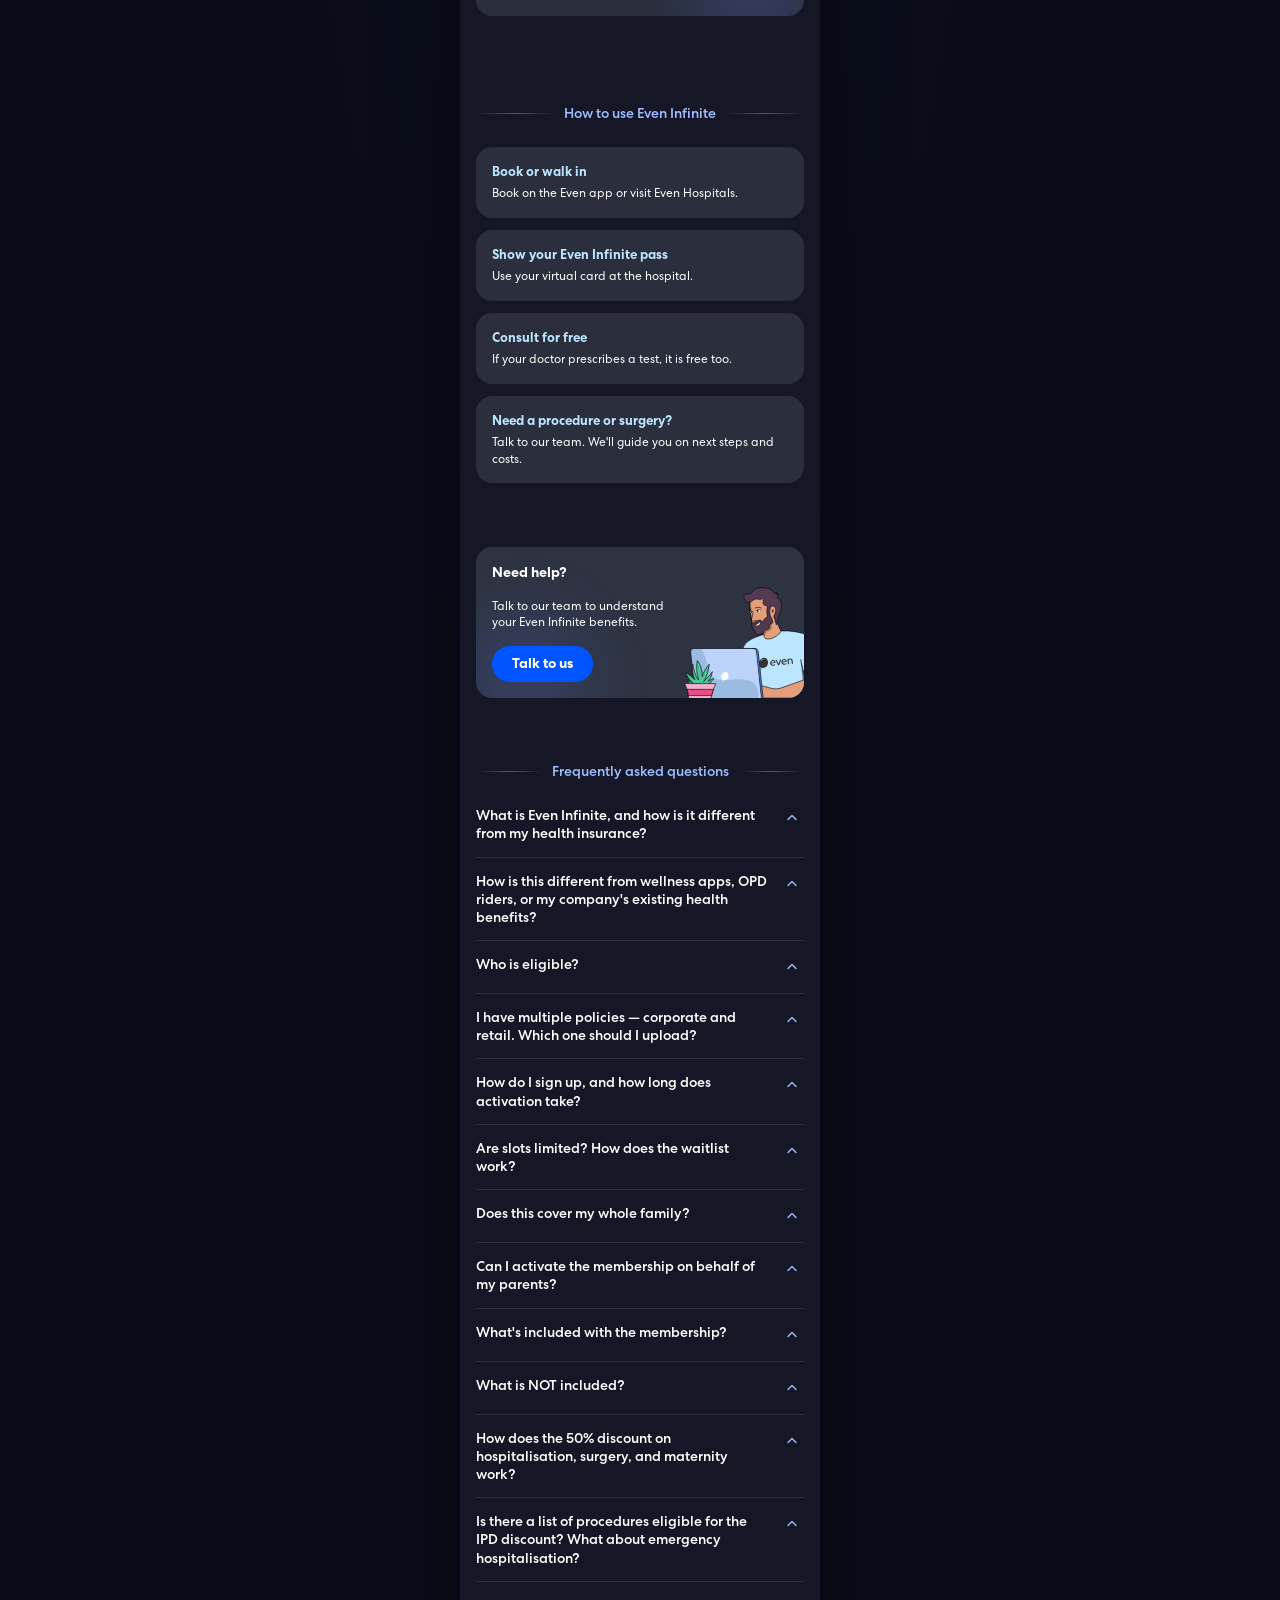
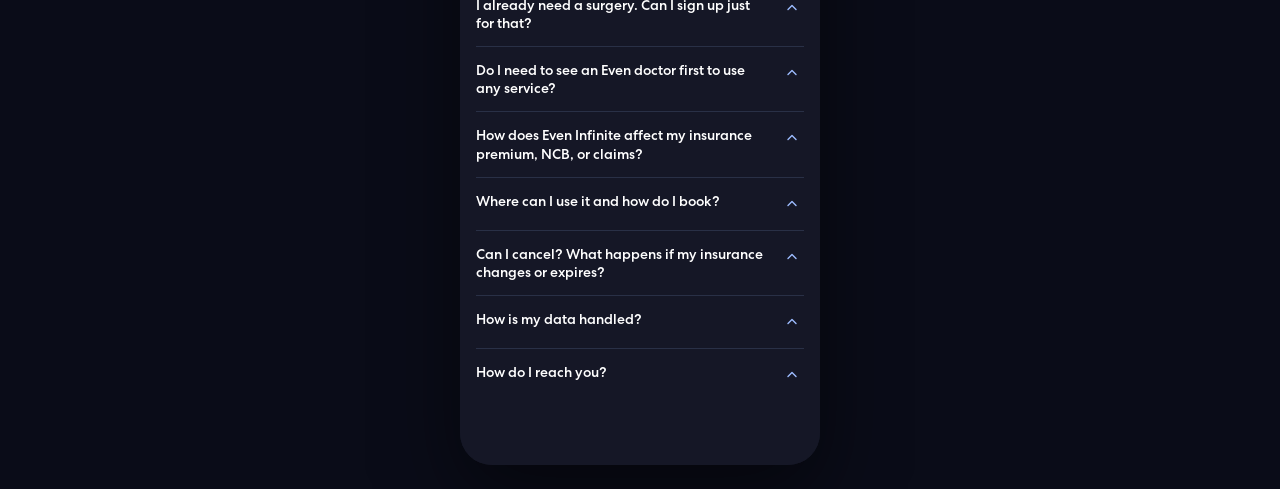
==== commit 314aa4c9: "Drop step numbers + default OL indent; step cards now full-width text-only - Add list-style: none, p" ====
--- a/index.html
+++ b/index.html
@@ -479,6 +479,9 @@
         flex-direction: column;
         gap: 12px;
         width: 100%;
+        list-style: none;
+        margin: 0;
+        padding: 0;
       }
 
       .step {
@@ -491,31 +494,9 @@
         border-radius: 16px;
         padding: 16px;
         display: flex;
-        gap: 16px;
-        align-items: flex-start;
+        flex-direction: column;
+        gap: 4px;
         overflow: hidden;
-      }
-      .step-num {
-        flex-shrink: 0;
-        width: 40px;
-        height: 40px;
-        border-radius: 50%;
-        background: rgba(0, 85, 255, 0.22);
-        border: 1px solid rgba(92, 130, 255, 0.45);
-        color: #bce5ff;
-        font-weight: 700;
-        font-size: 14px;
-        display: inline-flex;
-        align-items: center;
-        justify-content: center;
-        letter-spacing: 0;
-      }
-      .step-text {
-        flex: 1;
-        display: flex;
-        flex-direction: column;
-        gap: 4px;
-        min-width: 0;
       }
 
       .step-card h4 {
@@ -1047,40 +1028,26 @@
           <ol class="steps">
             <li class="step">
               <div class="step-card">
-                <span class="step-num">1</span>
-                <div class="step-text">
-                  <h4>Book or walk in</h4>
-                  <p>Book on the Even app or visit Even Hospitals.</p>
-                </div>
+                <h4>Book or walk in</h4>
+                <p>Book on the Even app or visit Even Hospitals.</p>
               </div>
             </li>
             <li class="step">
               <div class="step-card">
-                <span class="step-num">2</span>
-                <div class="step-text">
-                  <h4>Show your Even Infinite pass</h4>
-                  <p>Use your virtual card at the hospital.</p>
-                </div>
+                <h4>Show your Even Infinite pass</h4>
+                <p>Use your virtual card at the hospital.</p>
               </div>
             </li>
             <li class="step">
               <div class="step-card">
-                <span class="step-num">3</span>
-                <div class="step-text">
-                  <h4>Consult for free</h4>
-                  <p>If your doctor prescribes a test, it is free too.</p>
-                </div>
+                <h4>Consult for free</h4>
+                <p>If your doctor prescribes a test, it is free too.</p>
               </div>
             </li>
             <li class="step">
               <div class="step-card">
-                <span class="step-num">4</span>
-                <div class="step-text">
-                  <h4>Need a procedure or surgery?</h4>
-                  <p>
-                    Talk to our team. We'll guide you on next steps and costs.
-                  </p>
-                </div>
+                <h4>Need a procedure or surgery?</h4>
+                <p>Talk to our team. We'll guide you on next steps and costs.</p>
               </div>
             </li>
           </ol>
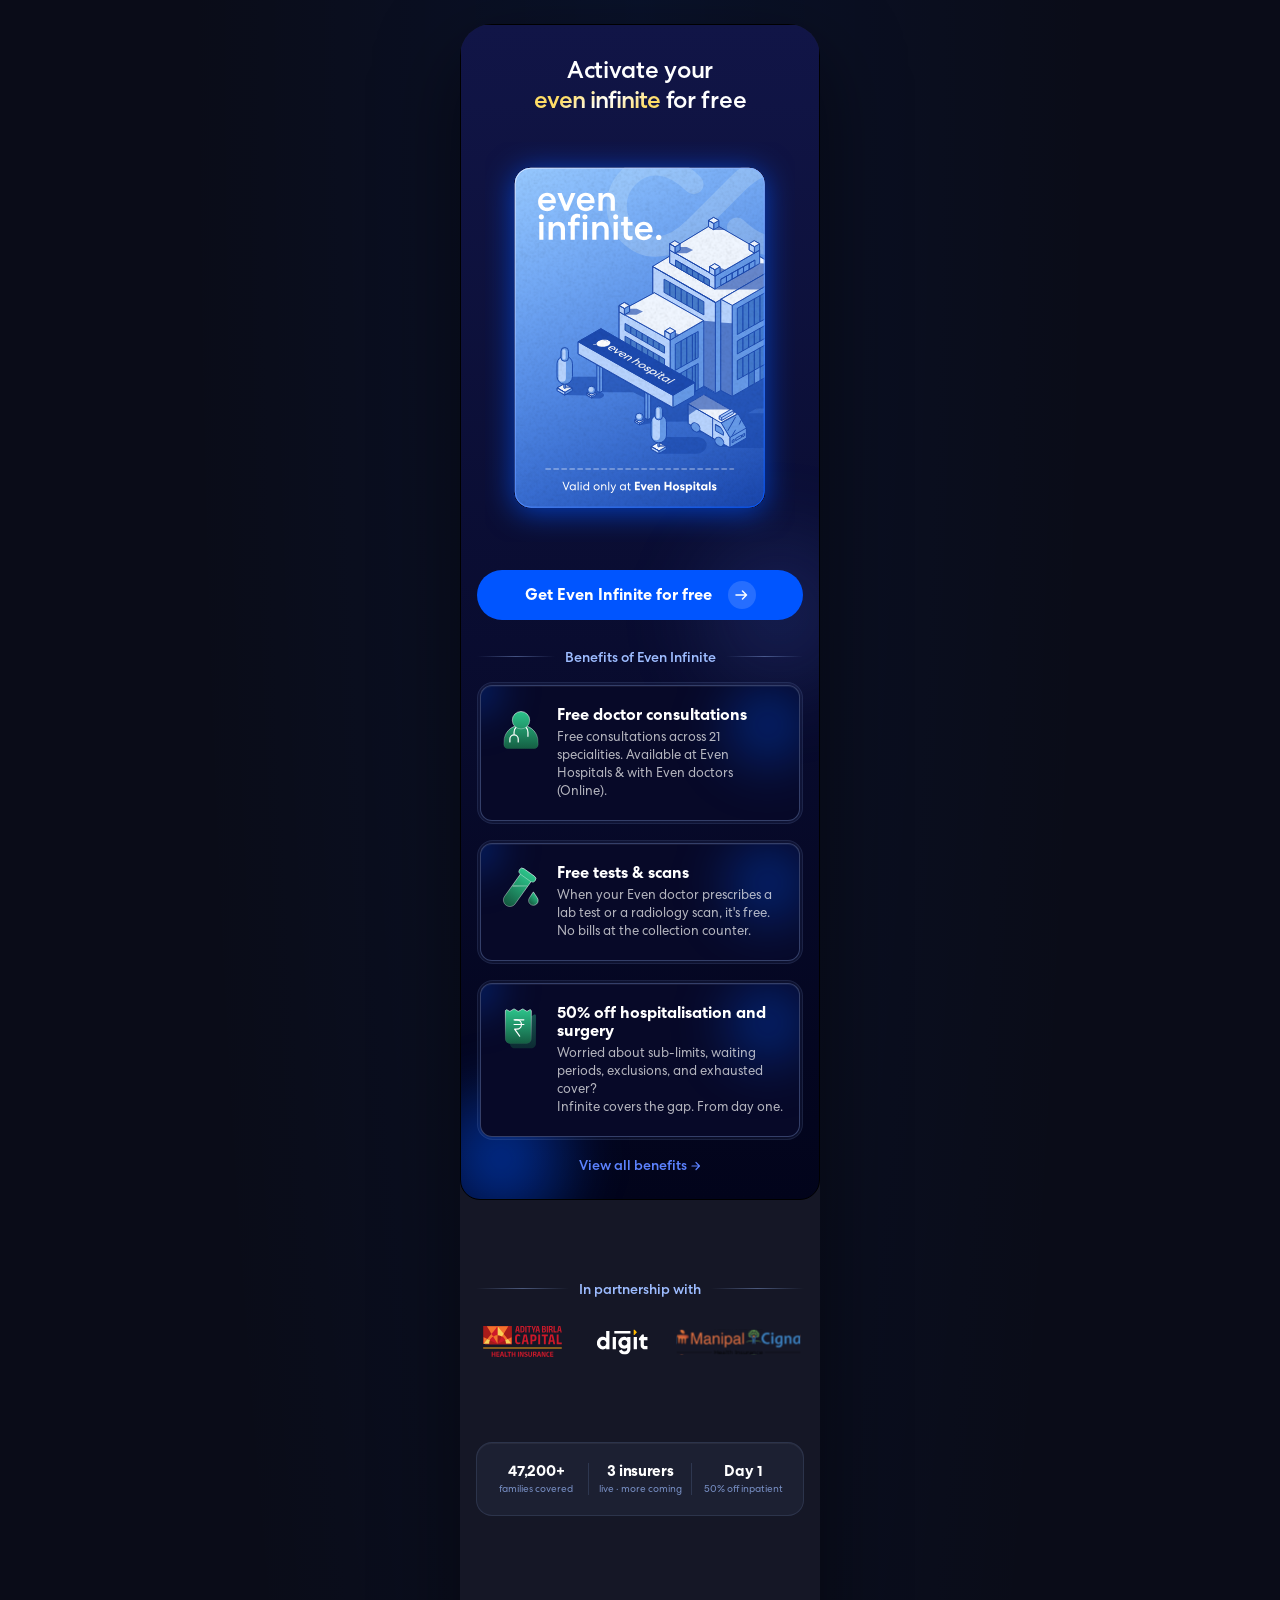
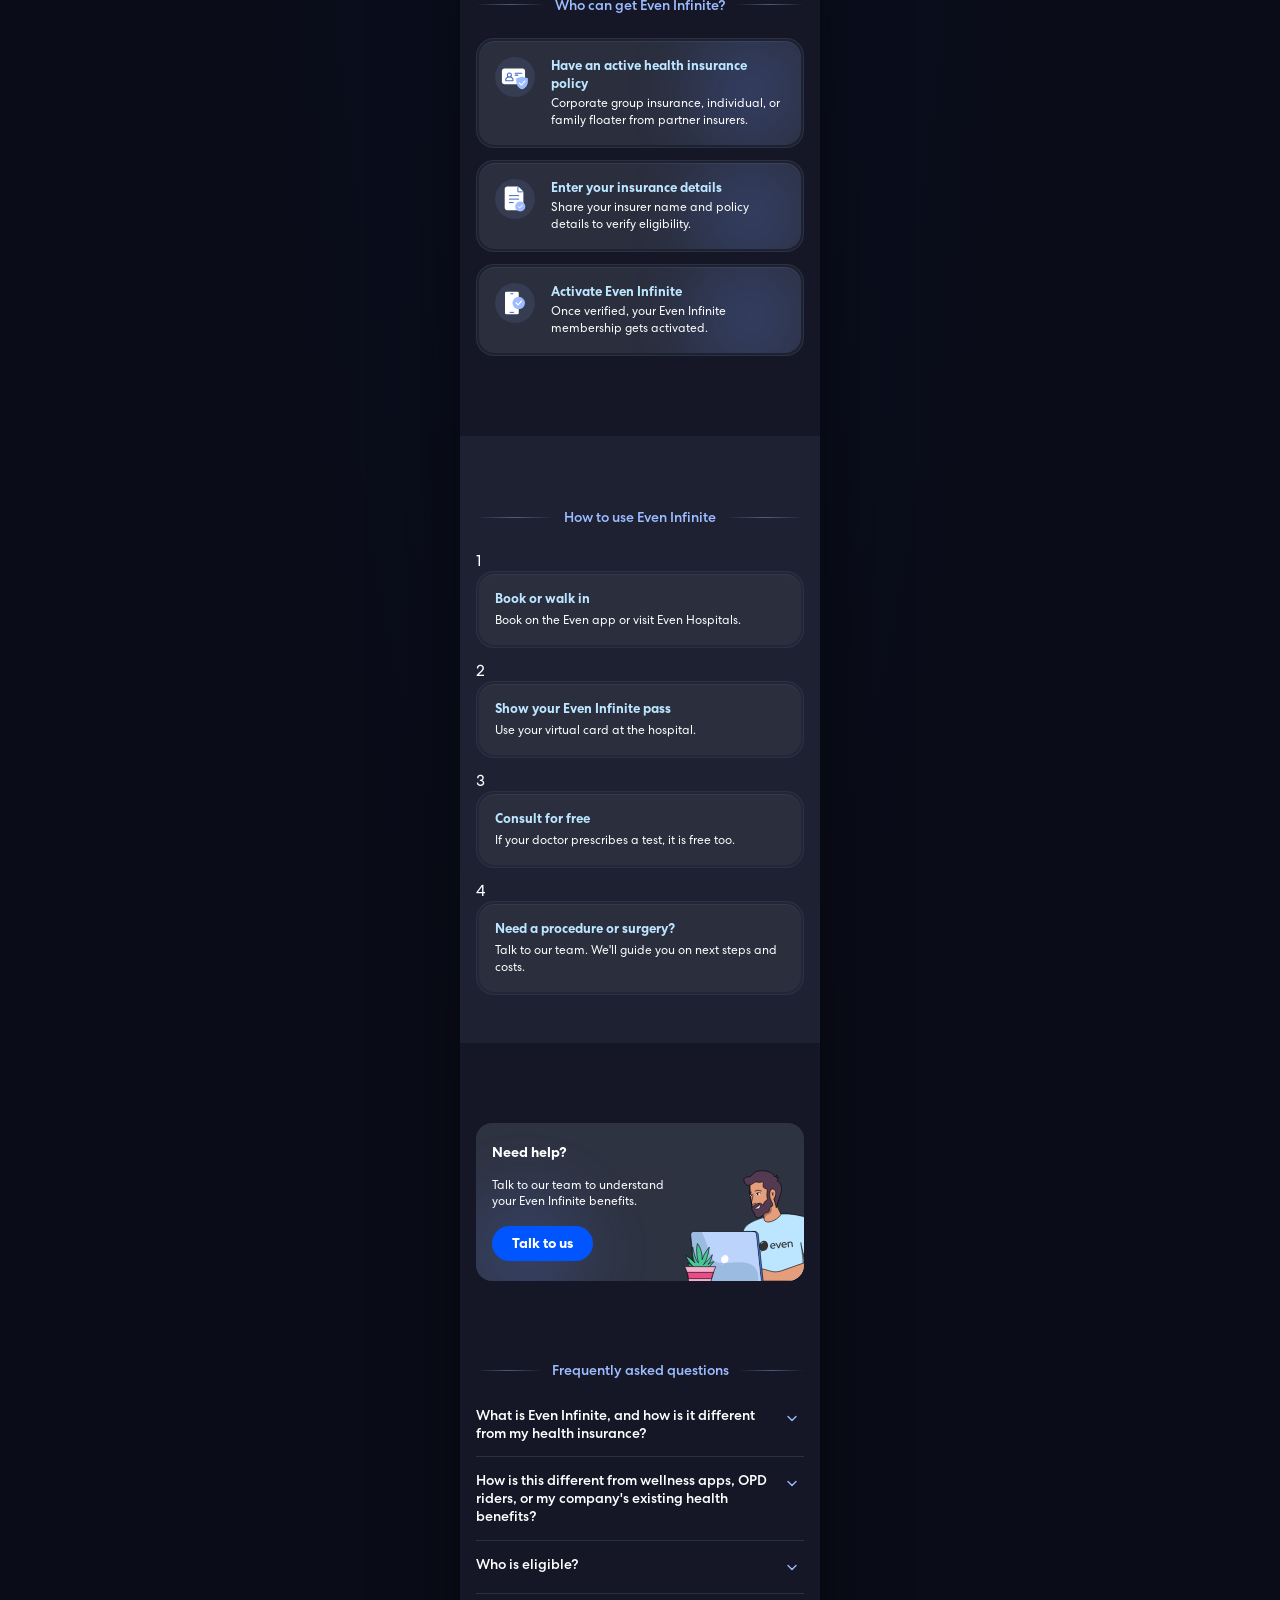
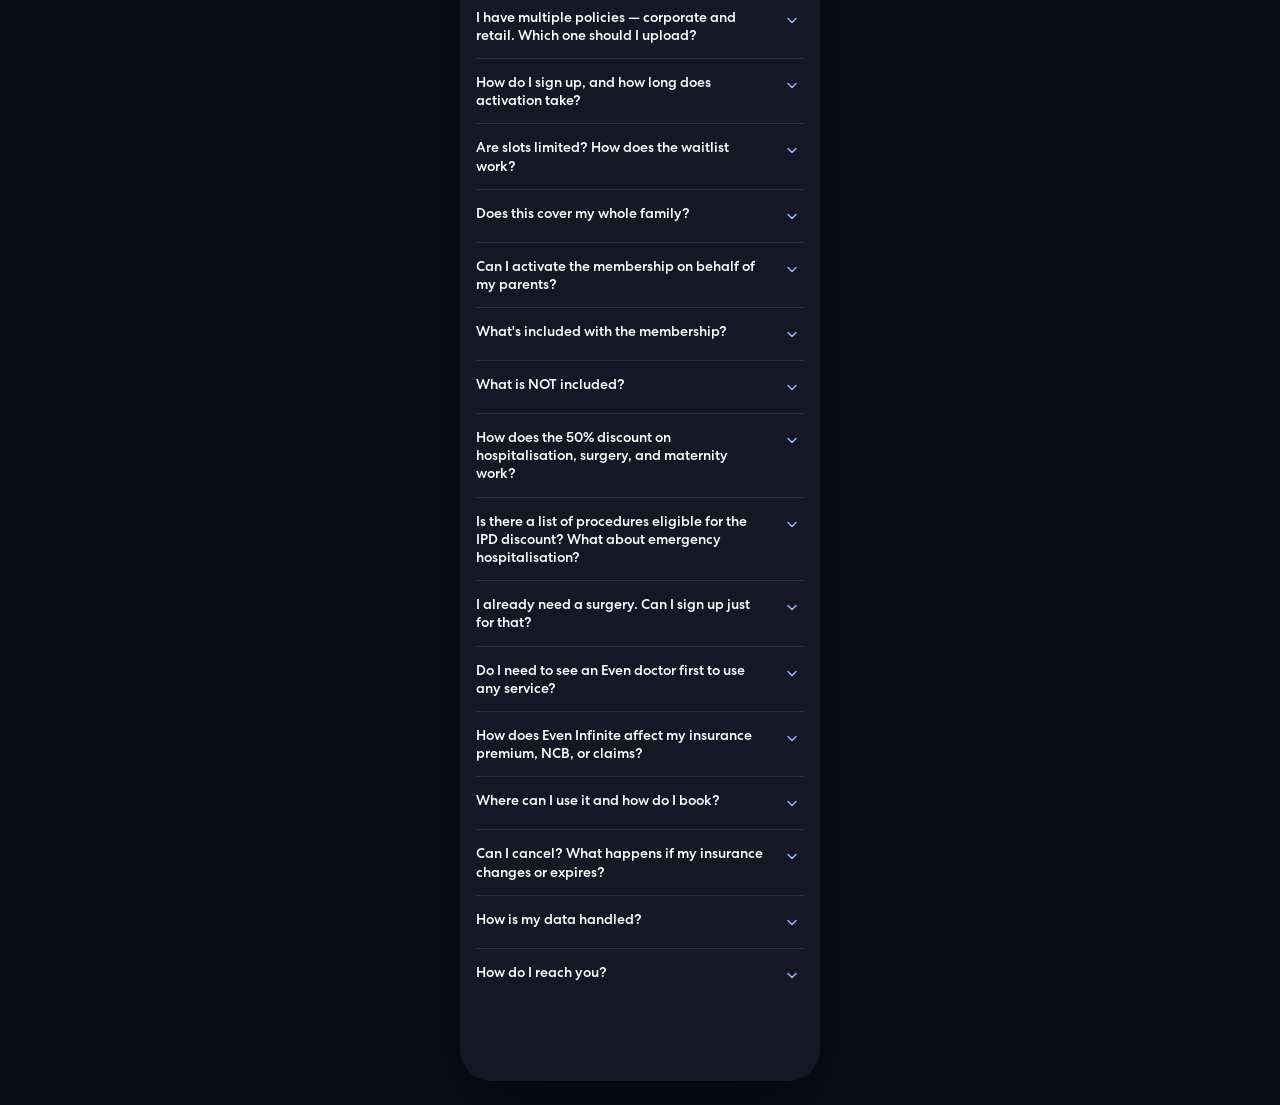
==== commit 8d752b72: "Add COI verification tool, design fixes, and test seed - coi-verify.html: internal ops tool with spl" ====
--- a/index.html
+++ b/index.html
@@ -198,7 +198,7 @@
         display: block;
         animation: cardFloat 5s ease-in-out infinite alternate;
         transform-origin: 50% 60%;
-        will-change: transform;
+        transform: translateZ(0);
       }
       @keyframes cardFloat {
         0% {
@@ -232,7 +232,22 @@
         cursor: pointer;
       }
 
-      .cta-btn:active { transform: translateY(1px); }
+      .cta-btn:active { transform: scale(0.98) translateY(1px); }
+      .cta-icon-wrap {
+        width: 28px;
+        height: 28px;
+        border-radius: 50%;
+        background: rgba(255, 255, 255, 0.15);
+        display: inline-flex;
+        align-items: center;
+        justify-content: center;
+        flex-shrink: 0;
+        transition: transform 0.25s cubic-bezier(0.32, 0.72, 0, 1), background 0.25s cubic-bezier(0.32, 0.72, 0, 1);
+      }
+      .cta-btn:hover .cta-icon-wrap {
+        transform: translateX(2px) translateY(-1px) scale(1.08);
+        background: rgba(255, 255, 255, 0.25);
+      }
 
       /* Section eyebrow */
       .section-eyebrow {
@@ -367,8 +382,8 @@
         display: flex;
         flex-direction: column;
         align-items: center;
-        gap: 64px;
-        padding: 64px 0 64px;
+        gap: 80px;
+        padding: 80px 0 80px;
         background: #151726;
       }
 
@@ -464,9 +479,9 @@
       /* How to use — mirrors the .eligibility section styling */
       .how-to-use {
         position: relative;
-        width: 360px;
-        max-width: 100%;
-        padding: 0 16px;
+        width: 100%;
+        padding: 48px 16px;
+        background: #1d2131;
         display: flex;
         flex-direction: column;
         align-items: center;
@@ -547,7 +562,7 @@
       .need-help-text {
         flex: 1;
         min-width: 0;
-        padding: 16px 0;
+        padding: 20px 0;
         display: flex;
         flex-direction: column;
         gap: 16px;
@@ -641,11 +656,11 @@
         align-items: center;
         justify-content: center;
         flex-shrink: 0;
-        transform: rotate(180deg);
-        transition: transform 0.2s ease;
-      }
-
-      .faq-item[open] .faq-chevron { transform: rotate(0deg); }
+        transform: rotate(0deg);
+        transition: transform 0.25s cubic-bezier(0.32, 0.72, 0, 1);
+      }
+
+      .faq-item[open] .faq-chevron { transform: rotate(180deg); }
 
       .faq-a {
         padding-top: 8px;
@@ -675,6 +690,8 @@
         background: rgba(2, 4, 27, 0.55);
         backdrop-filter: blur(3px);
         -webkit-backdrop-filter: blur(3px);
+        transform: translateZ(0);
+        -webkit-transform: translateZ(0);
         display: none;
         align-items: center;
         justify-content: center;
@@ -699,7 +716,7 @@
         align-items: center;
         gap: 12px;
         box-shadow: 0 30px 80px rgba(0, 0, 0, 0.5);
-        animation: modalIn 0.18s ease-out both;
+        animation: modalIn 0.22s cubic-bezier(0.32, 0.72, 0, 1) both;
       }
 
       @keyframes modalIn {
@@ -824,6 +841,104 @@
           overflow: hidden;
         }
       }
+
+      /* Double-bezel shells */
+      .card-shell {
+        border-radius: 16px;
+        padding: 2px;
+        background: rgba(157, 188, 255, 0.06);
+        border: 1px solid rgba(157, 188, 255, 0.1);
+      }
+      .eligibility-card-shell {
+        border-radius: 18px;
+        padding: 2px;
+        background: rgba(188, 229, 255, 0.05);
+        border: 1px solid rgba(188, 229, 255, 0.08);
+      }
+      .step-card-shell {
+        border-radius: 18px;
+        padding: 2px;
+        background: rgba(157, 188, 255, 0.04);
+        border: 1px solid rgba(157, 188, 255, 0.07);
+        width: 100%;
+      }
+      .benefit-card { box-shadow: inset 0 1px 0 rgba(255,255,255,0.06); }
+      .eligibility-card { box-shadow: inset 0 1px 0 rgba(188,229,255,0.08); }
+      .step-card { box-shadow: inset 0 1px 0 rgba(188,229,255,0.06); }
+
+      /* FIX 8: Benefit card bento — dominant first card */
+      .benefit-card:first-child {
+        padding: 20px 16px;
+        border: 1px solid rgba(157, 188, 255, 0.3);
+      }
+      .benefit-card:first-child .benefit-title {
+        font-size: 16px;
+      }
+      .benefit-card:first-child .benefit-body {
+        font-size: 13px;
+      }
+      .benefit-card:first-child .benefit-icon {
+        width: 48px;
+        height: 48px;
+      }
+
+      /* Scroll entry animations */
+      .reveal {
+        opacity: 0;
+        transform: translateY(20px);
+        transition: opacity 0.7s cubic-bezier(0.32, 0.72, 0, 1), transform 0.7s cubic-bezier(0.32, 0.72, 0, 1);
+      }
+      .reveal.visible {
+        opacity: 1;
+        transform: translateY(0);
+      }
+      .reveal-delay-1 { transition-delay: 0.1s; }
+      .reveal-delay-2 { transition-delay: 0.2s; }
+      .reveal-delay-3 { transition-delay: 0.3s; }
+
+      /* Social proof strip */
+      .social-proof {
+        width: 328px;
+        max-width: 100%;
+      }
+      .proof-strip {
+        display: flex;
+        align-items: center;
+        justify-content: space-between;
+        gap: 8px;
+        background: rgba(157, 188, 255, 0.06);
+        border: 1px solid rgba(157, 188, 255, 0.12);
+        border-radius: 16px;
+        padding: 20px 16px;
+        box-shadow: inset 0 1px 0 rgba(255,255,255,0.05);
+      }
+      .proof-stat {
+        display: flex;
+        flex-direction: column;
+        align-items: center;
+        gap: 2px;
+        flex: 1;
+      }
+      .proof-number {
+        font-size: 15px;
+        font-weight: 700;
+        color: #fff;
+        letter-spacing: -0.3px;
+        line-height: 1.1;
+      }
+      .proof-label {
+        font-size: 10px;
+        font-weight: 400;
+        color: rgba(157, 188, 255, 0.7);
+        text-align: center;
+        line-height: 1.3;
+      }
+      .proof-divider {
+        width: 1px;
+        height: 32px;
+        background: rgba(157, 188, 255, 0.15);
+        flex-shrink: 0;
+      }
     </style>
   </head>
   <body>
@@ -855,7 +970,7 @@
           <!-- CTA -->
           <button id="ctaBtn" class="cta-btn" type="button">
             <span>Get Even Infinite for free</span>
-            <svg
+            <span class="cta-icon-wrap"><svg
               width="13"
               height="10"
               viewBox="0 0 13 10"
@@ -869,7 +984,7 @@
                 stroke-linecap="round"
                 stroke-linejoin="round"
               />
-            </svg>
+            </svg></span>
           </button>
 
           <!-- Benefits -->
@@ -881,7 +996,7 @@
             </div>
 
             <div class="benefit-cards">
-              <article class="benefit-card">
+              <div class="card-shell reveal reveal-delay-1"><article class="benefit-card">
                 <span class="benefit-glow-l" aria-hidden="true"></span>
                 <span class="benefit-glow-r" aria-hidden="true"></span>
                 <img src="[data-uri]" alt="" class="benefit-icon" />
@@ -892,9 +1007,9 @@
                     Even Hospitals &amp; with Even doctors (Online).
                   </p>
                 </div>
-              </article>
-
-              <article class="benefit-card">
+              </article></div>
+
+              <div class="card-shell reveal reveal-delay-2"><article class="benefit-card">
                 <span class="benefit-glow-l" aria-hidden="true"></span>
                 <span class="benefit-glow-r" aria-hidden="true"></span>
                 <img src="[data-uri]" alt="" class="benefit-icon" />
@@ -905,9 +1020,9 @@
                     scan, it's free. No bills at the collection counter.
                   </p>
                 </div>
-              </article>
-
-              <article class="benefit-card">
+              </article></div>
+
+              <div class="card-shell reveal reveal-delay-3"><article class="benefit-card">
                 <span class="benefit-glow-l" aria-hidden="true"></span>
                 <span class="benefit-glow-r" aria-hidden="true"></span>
                 <img src="[data-uri]" alt="" class="benefit-icon" />
@@ -921,7 +1036,7 @@
                     Infinite covers the gap. From day one.
                   </p>
                 </div>
-              </article>
+              </article></div>
             </div>
 
             <a class="view-all" href="#">
@@ -949,7 +1064,7 @@
       <!-- ============== BODY CONTENT ============== -->
       <div class="body-content">
         <!-- Partners -->
-        <section class="partners">
+        <section class="partners reveal">
           <div class="section-eyebrow">
             <span class="eyebrow-line"></span>
             <span class="eyebrow-text">In partnership with</span>
@@ -962,14 +1077,36 @@
           />
         </section>
 
+
+        <!-- Desire / Social proof strip -->
+        <section class="social-proof reveal">
+          <div class="proof-strip">
+            <div class="proof-stat">
+              <span class="proof-number">47,200+</span>
+              <span class="proof-label">families covered</span>
+            </div>
+            <div class="proof-divider" aria-hidden="true"></div>
+            <div class="proof-stat">
+              <span class="proof-number">3 insurers</span>
+              <span class="proof-label">live · more coming</span>
+            </div>
+            <div class="proof-divider" aria-hidden="true"></div>
+            <div class="proof-stat">
+              <span class="proof-number">Day 1</span>
+              <span class="proof-label">50% off inpatient</span>
+            </div>
+          </div>
+        </section>
+
         <!-- Who can get Even Infinite? -->
-        <section class="eligibility">
+        <section class="eligibility reveal">
           <div class="section-eyebrow">
             <span class="eyebrow-line"></span>
             <span class="eyebrow-text">Who can get Even Infinite?</span>
             <span class="eyebrow-line"></span>
           </div>
           <div class="eligibility-list">
+            <div class="eligibility-card-shell reveal reveal-delay-1">
             <article class="eligibility-card">
               <span class="elig-glow" aria-hidden="true"></span>
               <img
@@ -985,6 +1122,8 @@
                 </p>
               </div>
             </article>
+            </div>
+            <div class="eligibility-card-shell reveal reveal-delay-2">
             <article class="eligibility-card">
               <span class="elig-glow" aria-hidden="true"></span>
               <img
@@ -1000,6 +1139,8 @@
                 </p>
               </div>
             </article>
+            </div>
+            <div class="eligibility-card-shell reveal reveal-delay-3">
             <article class="eligibility-card">
               <span class="elig-glow" aria-hidden="true"></span>
               <img
@@ -1014,11 +1155,12 @@
                 </p>
               </div>
             </article>
+            </div>
           </div>
         </section>
 
         <!-- How to use Even Infinite -->
-        <section class="how-to-use">
+        <section class="how-to-use reveal">
           <span class="how-glow" aria-hidden="true"></span>
           <div class="section-eyebrow">
             <span class="eyebrow-line"></span>
@@ -1027,34 +1169,46 @@
           </div>
           <ol class="steps">
             <li class="step">
+              <span class="step-num">1</span>
+              <div class="step-card-shell">
               <div class="step-card">
                 <h4>Book or walk in</h4>
                 <p>Book on the Even app or visit Even Hospitals.</p>
               </div>
+              </div>
             </li>
             <li class="step">
+              <span class="step-num">2</span>
+              <div class="step-card-shell">
               <div class="step-card">
                 <h4>Show your Even Infinite pass</h4>
                 <p>Use your virtual card at the hospital.</p>
               </div>
+              </div>
             </li>
             <li class="step">
+              <span class="step-num">3</span>
+              <div class="step-card-shell">
               <div class="step-card">
                 <h4>Consult for free</h4>
                 <p>If your doctor prescribes a test, it is free too.</p>
               </div>
+              </div>
             </li>
             <li class="step">
+              <span class="step-num">4</span>
+              <div class="step-card-shell">
               <div class="step-card">
                 <h4>Need a procedure or surgery?</h4>
                 <p>Talk to our team. We'll guide you on next steps and costs.</p>
               </div>
+              </div>
             </li>
           </ol>
         </section>
 
         <!-- Need help -->
-        <section class="need-help">
+        <section class="need-help reveal">
           <span class="help-glow" aria-hidden="true"></span>
           <div class="need-help-text">
             <h4>Need help?</h4>
@@ -1070,7 +1224,7 @@
         </section>
 
         <!-- FAQ -->
-        <section class="faq">
+        <section class="faq reveal">
           <div class="section-eyebrow">
             <span class="eyebrow-line"></span>
             <span class="eyebrow-text">Frequently asked questions</span>
@@ -1310,7 +1464,7 @@
                 stroke-width="1.6"
                 stroke-linecap="round"
               />
-            </svg>
+            </svg></span>
           </button>
         </div>
 
@@ -1373,5 +1527,20 @@
     <!-- Vercel Web Analytics + Speed Insights (auto-served by Vercel on deploy) -->
     <script defer src="/_vercel/insights/script.js"></script>
     <script defer src="/_vercel/speed-insights/script.js"></script>
+    <script>
+  (function() {
+    var observer = new IntersectionObserver(function(entries) {
+      entries.forEach(function(entry) {
+        if (entry.isIntersecting) {
+          entry.target.classList.add('visible');
+          observer.unobserve(entry.target);
+        }
+      });
+    }, { threshold: 0.1, rootMargin: '0px 0px -40px 0px' });
+    document.querySelectorAll('.reveal').forEach(function(el) {
+      observer.observe(el);
+    });
+  })();
+</script>
   </body>
 </html>
